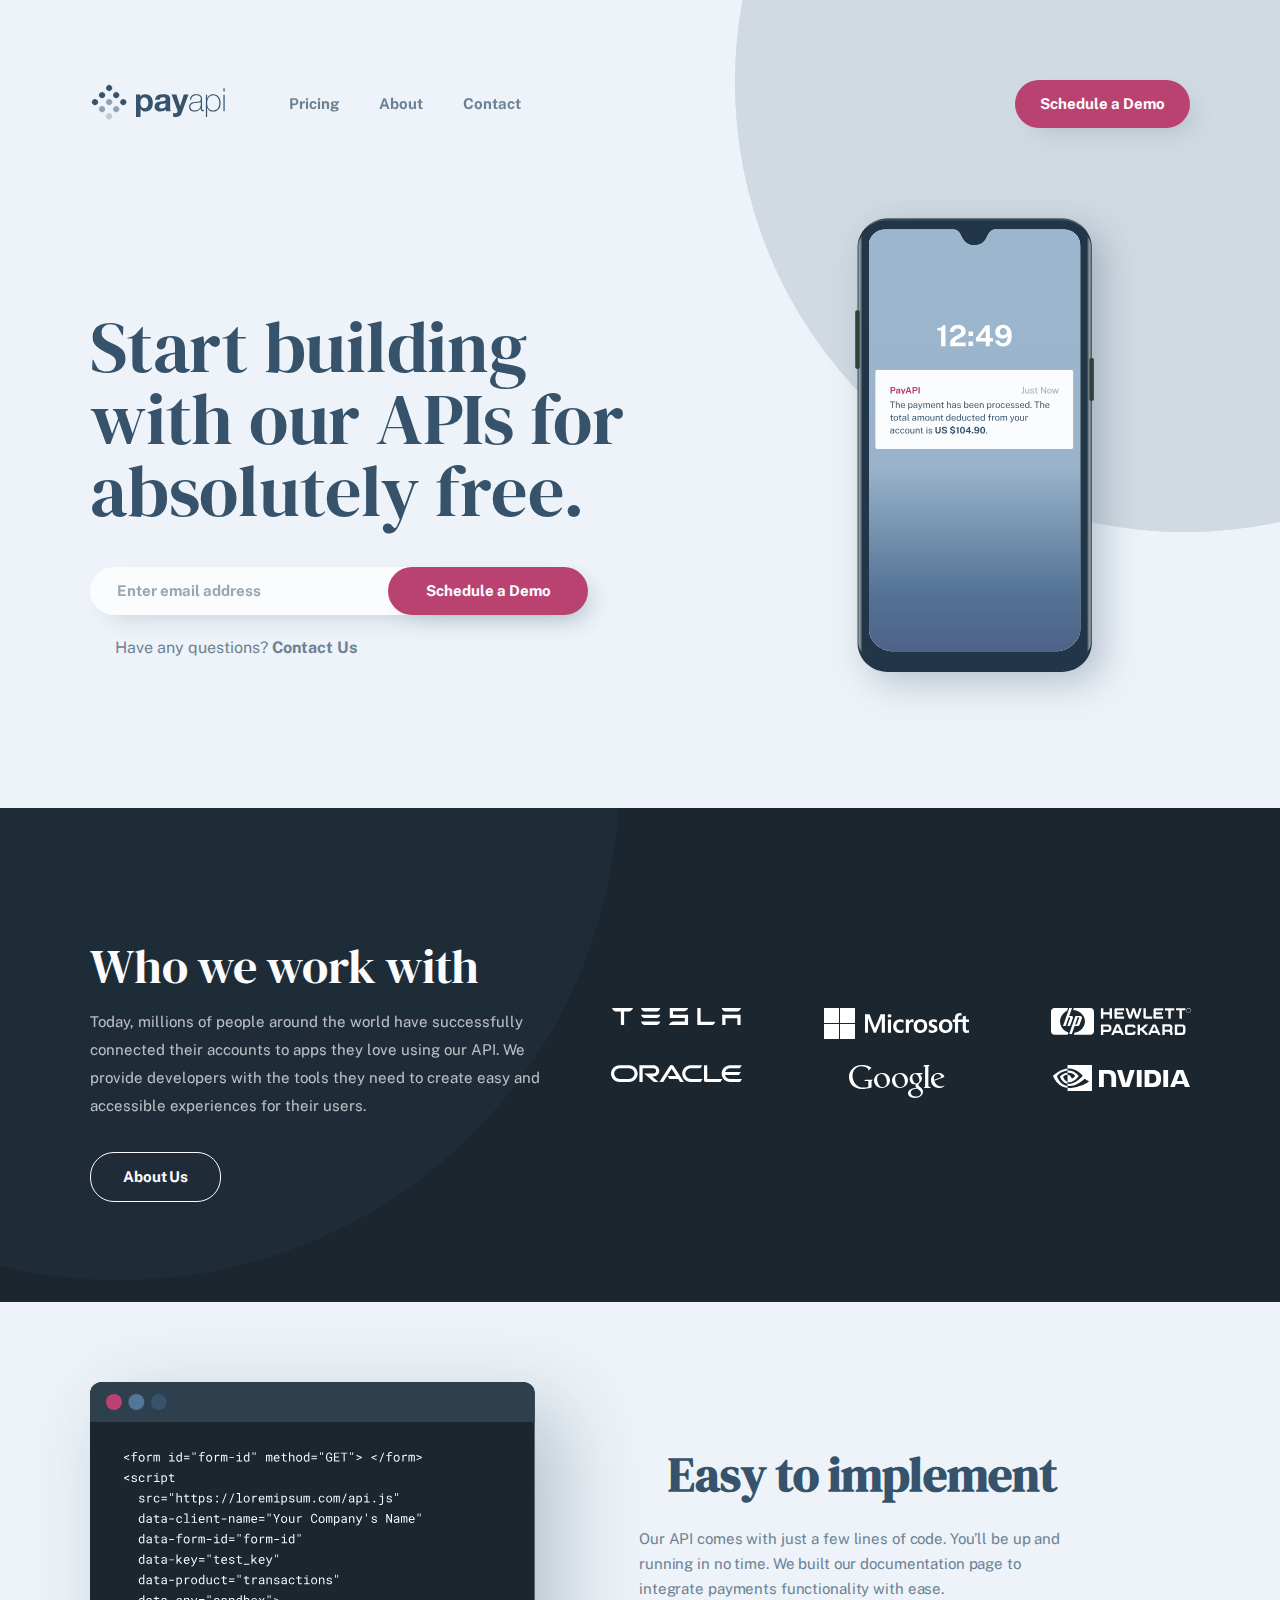
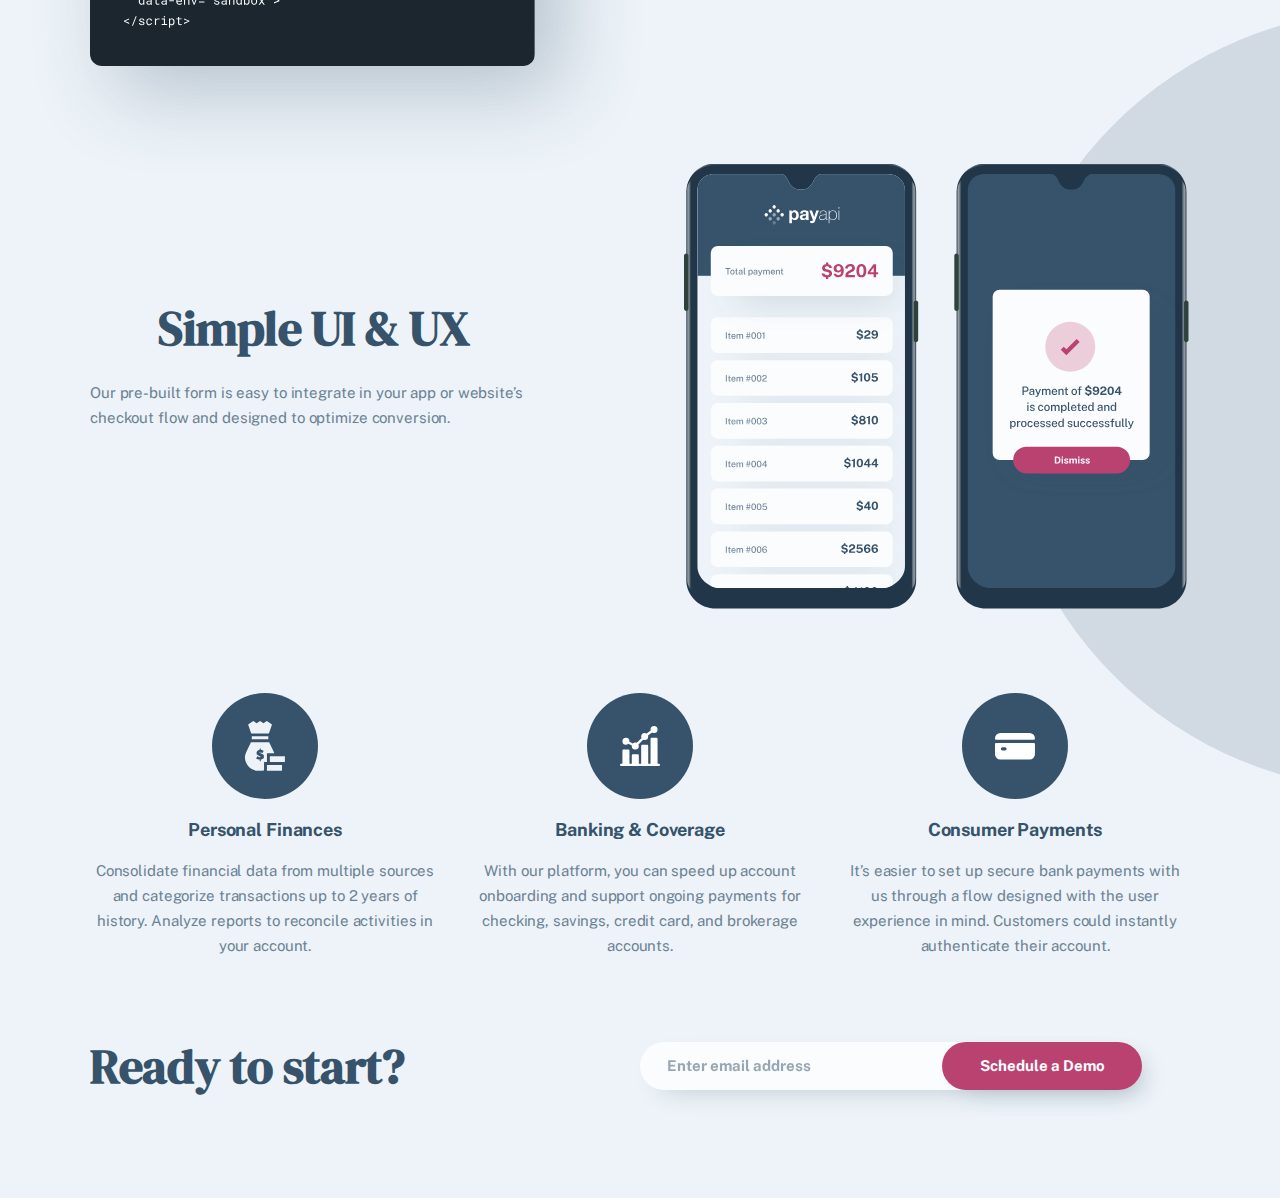
==== index.html @ df54953f "Changed form class names" ====
<!DOCTYPE html>
<html lang="en">
<head>
    <meta charset="UTF-8">
    <meta http-equiv="X-UA-Compatible" content="IE=edge">
    <meta name="viewport" content="width=device-width, initial-scale=1.0">
    <title>Template</title>
    <link rel="stylesheet" href="./css/main.css">
    <!-- <link rel="stylesheet" href="./css/main.mini.css"> -->
    
</head>
<body>
    
    
    <main class="site-main">
        
        <section class="hero">
            <h2 class="visually-hidden">Pay api</h2>
            <div class="container">
                <header class="site-header">
                    <div class="site-header__wrapper">
                        <div class="site-header__logo">
                            <a class="logo" href="./index.html">
                                <img src="./images/site-logo.svg" alt="Logo">
                            </a>
                        </div>
                        <div class="site-header__nav ">
                            <nav class="site-nav nav">
                                <ul class="nav__list">
                                    <li class="nav__item">
                                        <a class="nav__link" href="./pricing.html">Pricing</a>
                                    </li>
                                    <li class="nav__item">
                                        <a class="nav__link" href="./about.html">About</a>
                                    </li>
                                    <li class="nav__item">
                                        <a class="nav__link" href="#">Contact</a>
                                    </li>
                                </ul>
                            </nav>
                            <a class="demo" href="#">Schedule a Demo</a>
                        </div>
                        <button class="open"></button>
                    </div>
                </header>
            </div>
            <div class="container">
                <div class="hero__box">
                    <div class="hero__left">
                        <h1 class="hero__title">
                            Start building with our APIs for absolutely free.
                        </h1>
                        <form class="hero-form" action="https://echo.htmlacademy.ru/courses" autocomplete="off" method="post">
                            <label class="hero-label">
                                <input class="hero-input" type="email" required name="emaila" placeholder="Enter email address">
                            </label>
                            <button type="submit" class="hero-link">
                                Schedule a Demo
                            </button>
                        </form>
                        <p class="hero__question">
                            Have any questions? 
                            <a class="hero__contact" href="#">
                                Contact Us
                            </a>
                        </p>
                    </div>
                    
                    <div class="hero__right">
                        <img class="hero__phone" width="124" height="240" src="./images/hero-phone.svg" alt="PayApi mobile">
                    </div>
                    
                </div>
            </div> 
        </section>
        
        <section class="work">
            <div class="container">
                <div class="work__wrapper">
                    <div class="work__box">
                        <h2 class="work__title">
                            Who we work with
                        </h2>
                        <p class="work__text">
                            Today, millions of people around the world have successfully connected their accounts to apps they love using our API. We provide developers with the tools they need to create easy and accessible experiences for their users. 
                        </p>
                        <a class="work__link" href="#">About Us</a>
                    </div>
                    
                    <ul class="work__list">
                        <li class="work__item">
                            <img src="./images/tessla.svg" alt="tesla">
                        </li>
                        <li class="work__item">
                            <img src="./images/microsoft.svg" alt="microsoft">
                        </li>
                        <li class="work__item">
                            <img src="./images/HP.svg" alt="Hp">
                        </li>
                        <li class="work__item">
                            <img src="./images/oracle.svg" alt="Oracle">
                        </li>
                        <li class="work__item">
                            <img src="./images/google.svg" alt="google">
                        </li>
                        <li class="work__item">
                            <img src="./images/nvida.svg" alt="nvida">
                        </li>
                    </ul>
                </div>
            </div>
            
        </section>
        
        <section class="easy">
            <div class="container">
                <div class="easy__wrapper">
                    <div class="easy__implement">
                        <img class="easy__image" src="./images/easy-img-mb.svg"  alt="Form code">
                        <div class="easy__box">
                            <h2 class="easy__title">
                                Easy to implement
                            </h2>
                            <p class="easy__desc">
                                Our API comes with just a few lines of code. You’ll be up and running in no time. We built our documentation page to integrate payments functionality with ease.
                            </p>
                        </div>
                    </div>
                    
                    <div class="easy__design">
                        <div class="easy__box easy-ux">
                            <h2 class="easy__title">
                                Simple UI & UX
                            </h2>
                            <p class="easy__desc">
                                Our pre-built form is easy to integrate in your app or website’s checkout flow and designed to optimize conversion. 
                            </p>
                        </div>
                        
                        <div class="easy__phone">
                            <img class="easy__ui" src="./images/simple-phons-mb.svg"  alt="Form code">
                        </div>
                        
                    </div>
                    
                    <ul class="easy__list">
                        <li class="easy__item">
                            <h3 class="easy__heading">Personal Finances</h3>
                            <p class="easy__desc">
                                Consolidate financial data from multiple sources and categorize transactions up to 2 years of history. Analyze reports to reconcile activities in your account. 
                            </p>
                        </li>
                        <li class="easy__item">
                            <h3 class="easy__heading">Banking & Coverage</h3>
                            <p class="easy__desc">
                                With our platform, you can speed up account onboarding and support ongoing payments for checking, savings, credit card, and brokerage accounts. 
                            </p>
                        </li>
                        <li class="easy__item">
                            <h3 class="easy__heading">Consumer Payments</h3>
                            <p class="easy__desc">
                                It’s easier to set up secure bank payments with us through a flow designed with the user experience in mind. Customers could instantly authenticate their account. 
                            </p>
                        </li>
                    </ul>
                    
                    <div class="easy__ready">
                        <h2 class="easy__title">
                            Ready to start?
                        </h2>
                        <form class="easy__form hero-form" action="https://echo.htmlacademy.ru/courses" autocomplete="off" method="post">
                            <label class="hero-label">
                                <input class="hero-input" type="email" required name="emaila" placeholder="Enter email address">
                            </label>
                            <button type="submit" class="hero-link">
                                Schedule a Demo
                            </button>
                        </form>
                    </div>
                    
                </div>
            </div>
        </section>
        
    </main>
    
    <footer class="site-footer">
        <div class="container">
            
        </div>
    </footer>

    <script src="./js/main.js"></script>
</body>
</html>
---- css/main.css ----
:root {
  --color-dark-pink: #ba4270;
  --color-water-white: #fbfcfe;
  --color-san-juan-blue: #36536b;
  --color-mirage-blue: #1b262f;
  --color-charm-pink-actives: #da6d97;
  --color-light-san-juan-blue: #6c8294;
  --text-font-72: 72px;
  --text-font-height-56: 56px;
  --text-font-48: 48px;
  --text-font-40: 40px;
  --text-font-32: 32px;
  --text-font-25: 25px;
  --text-font-24: 24px;
  --text-font-18: 18px;
}

/*! normalize.css v8.0.1 | MIT License | github.com/necolas/normalize.css */
/* Document
   ========================================================================== */
/**
 * 1. Correct the line height in all browsers.
 * 2. Prevent adjustments of font size after orientation changes in iOS.
 */
html {
  line-height: 1.15; /* 1 */
  -webkit-text-size-adjust: 100%; /* 2 */
}

/* Sections
   ========================================================================== */
/**
 * Remove the margin in all browsers.
 */
body {
  margin: 0;
}

/**
 * Render the `main` element consistently in IE.
 */
main {
  display: block;
}

/**
 * Correct the font size and margin on `h1` elements within `section` and
 * `article` contexts in Chrome, Firefox, and Safari.
 */
h1 {
  font-size: 2em;
  margin: 0.67em 0;
}

/* Grouping content
   ========================================================================== */
/**
 * 1. Add the correct box sizing in Firefox.
 * 2. Show the overflow in Edge and IE.
 */
hr {
  box-sizing: content-box; /* 1 */
  height: 0; /* 1 */
  overflow: visible; /* 2 */
}

/**
 * 1. Correct the inheritance and scaling of font size in all browsers.
 * 2. Correct the odd `em` font sizing in all browsers.
 */
pre {
  font-family: monospace, monospace; /* 1 */
  font-size: 1em; /* 2 */
}

/* Text-level semantics
   ========================================================================== */
/**
 * Remove the gray background on active links in IE 10.
 */
a {
  background-color: transparent;
}

/**
 * 1. Remove the bottom border in Chrome 57-
 * 2. Add the correct text decoration in Chrome, Edge, IE, Opera, and Safari.
 */
abbr[title] {
  border-bottom: none; /* 1 */
  text-decoration: underline; /* 2 */
  -webkit-text-decoration: underline dotted;
          text-decoration: underline dotted; /* 2 */
}

/**
 * Add the correct font weight in Chrome, Edge, and Safari.
 */
b,
strong {
  font-weight: bolder;
}

/**
 * 1. Correct the inheritance and scaling of font size in all browsers.
 * 2. Correct the odd `em` font sizing in all browsers.
 */
code,
kbd,
samp {
  font-family: monospace, monospace; /* 1 */
  font-size: 1em; /* 2 */
}

/**
 * Add the correct font size in all browsers.
 */
small {
  font-size: 80%;
}

/**
 * Prevent `sub` and `sup` elements from affecting the line height in
 * all browsers.
 */
sub,
sup {
  font-size: 75%;
  line-height: 0;
  position: relative;
  vertical-align: baseline;
}

sub {
  bottom: -0.25em;
}

sup {
  top: -0.5em;
}

/* Embedded content
   ========================================================================== */
/**
 * Remove the border on images inside links in IE 10.
 */
img {
  border-style: none;
}

/* Forms
   ========================================================================== */
/**
 * 1. Change the font styles in all browsers.
 * 2. Remove the margin in Firefox and Safari.
 */
button,
input,
optgroup,
select,
textarea {
  font-family: inherit; /* 1 */
  font-size: 100%; /* 1 */
  line-height: 1.15; /* 1 */
  margin: 0; /* 2 */
}

/**
 * Show the overflow in IE.
 * 1. Show the overflow in Edge.
 */
button,
input { /* 1 */
  overflow: visible;
}

/**
 * Remove the inheritance of text transform in Edge, Firefox, and IE.
 * 1. Remove the inheritance of text transform in Firefox.
 */
button,
select { /* 1 */
  text-transform: none;
}

/**
 * Correct the inability to style clickable types in iOS and Safari.
 */
button,
[type=button],
[type=reset],
[type=submit] {
  -webkit-appearance: button;
}

/**
 * Remove the inner border and padding in Firefox.
 */
button::-moz-focus-inner,
[type=button]::-moz-focus-inner,
[type=reset]::-moz-focus-inner,
[type=submit]::-moz-focus-inner {
  border-style: none;
  padding: 0;
}

/**
 * Restore the focus styles unset by the previous rule.
 */
button:-moz-focusring,
[type=button]:-moz-focusring,
[type=reset]:-moz-focusring,
[type=submit]:-moz-focusring {
  outline: 1px dotted ButtonText;
}

/**
 * Correct the padding in Firefox.
 */
fieldset {
  padding: 0.35em 0.75em 0.625em;
}

/**
 * 1. Correct the text wrapping in Edge and IE.
 * 2. Correct the color inheritance from `fieldset` elements in IE.
 * 3. Remove the padding so developers are not caught out when they zero out
 *    `fieldset` elements in all browsers.
 */
legend {
  box-sizing: border-box; /* 1 */
  color: inherit; /* 2 */
  display: table; /* 1 */
  max-width: 100%; /* 1 */
  padding: 0; /* 3 */
  white-space: normal; /* 1 */
}

/**
 * Add the correct vertical alignment in Chrome, Firefox, and Opera.
 */
progress {
  vertical-align: baseline;
}

/**
 * Remove the default vertical scrollbar in IE 10+.
 */
textarea {
  overflow: auto;
}

/**
 * 1. Add the correct box sizing in IE 10.
 * 2. Remove the padding in IE 10.
 */
[type=checkbox],
[type=radio] {
  box-sizing: border-box; /* 1 */
  padding: 0; /* 2 */
}

/**
 * Correct the cursor style of increment and decrement buttons in Chrome.
 */
[type=number]::-webkit-inner-spin-button,
[type=number]::-webkit-outer-spin-button {
  height: auto;
}

/**
 * 1. Correct the odd appearance in Chrome and Safari.
 * 2. Correct the outline style in Safari.
 */
[type=search] {
  -webkit-appearance: textfield; /* 1 */
  outline-offset: -2px; /* 2 */
}

/**
 * Remove the inner padding in Chrome and Safari on macOS.
 */
[type=search]::-webkit-search-decoration {
  -webkit-appearance: none;
}

/**
 * 1. Correct the inability to style clickable types in iOS and Safari.
 * 2. Change font properties to `inherit` in Safari.
 */
::-webkit-file-upload-button {
  -webkit-appearance: button; /* 1 */
  font: inherit; /* 2 */
}

/* Interactive
   ========================================================================== */
/*
 * Add the correct display in Edge, IE 10+, and Firefox.
 */
details {
  display: block;
}

/*
 * Add the correct display in all browsers.
 */
summary {
  display: list-item;
}

/* Misc
   ========================================================================== */
/**
 * Add the correct display in IE 10+.
 */
template {
  display: none;
}

/**
 * Add the correct display in IE 10.
 */
[hidden] {
  display: none;
}

/* public-sans-regular - latin */
@font-face {
  font-family: "Public Sans";
  font-style: normal;
  font-weight: 400;
  src: local(""), url("../fonts/public-sans-v14-latin-regular.woff2") format("woff2"), url("../fonts/public-sans-v14-latin-regular.woff") format("woff"); /* Chrome 6+, Firefox 3.6+, IE 9+, Safari 5.1+ */
}
/* public-sans-700 - latin */
@font-face {
  font-family: "Public Sans";
  font-style: normal;
  font-weight: 700;
  src: local(""), url("../fonts/public-sans-v14-latin-700.woff2") format("woff2"), url("../fonts/public-sans-v14-latin-700.woff") format("woff"); /* Chrome 6+, Firefox 3.6+, IE 9+, Safari 5.1+ */
}
/* dm-serif-display-regular - latin */
@font-face {
  font-family: "DM Serif Display";
  font-style: normal;
  font-weight: 400;
  src: local(""), url("../fonts/dm-serif-display-v10-latin-regular.woff2") format("woff2"), url("../fonts/dm-serif-display-v10-latin-regular.woff") format("woff"); /* Chrome 6+, Firefox 3.6+, IE 9+, Safari 5.1+ */
}
* {
  box-sizing: border-box;
}

html {
  height: 100%;
  box-sizing: border-box;
}

body {
  display: flex;
  flex-direction: column;
  height: 100%;
  margin: 0;
  padding: 0;
  font-family: "Public Sans", "Arial", sans-serif;
  font-weight: 400;
  background-color: #EDF3F8;
}

main {
  flex-grow: 1;
}

.visually-hidden {
  position: absolute;
  width: 1px;
  height: 1px;
  margin: -1px;
  border: 0;
  padding: 0;
  white-space: nowrap;
  -webkit-clip-path: inset(100%);
          clip-path: inset(100%);
  clip: rect(0 0 0 0);
  overflow: hidden;
}

.container {
  width: 100%;
  max-width: 1140px;
  margin: 0 auto;
  padding: 0 20px;
}

.site-header__wrapper {
  display: flex;
  align-items: center;
  justify-content: space-between;
  padding: 40px 0;
}

.site-header__logo {
  margin-right: 64px;
}

.site-header__nav {
  display: none;
  position: fixed;
  z-index: 10;
  top: 0;
  right: -20px;
  width: 90%;
  bottom: 0;
  flex-direction: column;
  align-items: center;
  background-color: rgb(27, 38, 47);
  padding-top: 100px;
  padding-bottom: 312px;
  border-top: 1px solid #fbfcfe;
  -webkit-animation: menu 2s ease-in-out;
          animation: menu 2s ease-in-out;
}

@-webkit-keyframes menu {
  0% {
    width: 0%;
    transform: translateX(400px);
  }
  50% {
    width: 90%;
    transform: translateX(0px);
  }
}

@keyframes menu {
  0% {
    width: 0%;
    transform: translateX(400px);
  }
  50% {
    width: 90%;
    transform: translateX(0px);
  }
}
.hamburg-active .site-header__nav {
  display: flex;
}

.site-nav {
  padding-top: 55px;
}

.nav__list {
  margin: 0;
  padding: 0;
  list-style: none;
  display: flex;
  flex-direction: column;
}

.nav__item {
  text-align: center;
  margin-bottom: 32px;
}

.nav__link {
  display: inline-block;
  text-decoration: none;
  font-family: "Public Sans";
  font-style: normal;
  font-weight: 700;
  font-size: 20px;
  line-height: 18px;
  color: #fbfcfe;
  mix-blend-mode: normal;
  opacity: 0.7;
}

.demo {
  display: inline-block;
  text-decoration: none;
  padding: 15px 25px;
  background-color: #BA4270;
  box-shadow: 10px 10px 25px -10px rgba(54, 83, 107, 0.2509803922);
  border-radius: 24px;
  border: none;
  font-family: "Public Sans";
  font-weight: 700;
  font-size: 15px;
  line-height: 18px;
  color: #FBFCFE;
  margin: 0 auto;
}

.open {
  z-index: 15;
  width: 28px;
  height: 18px;
  border: none;
  background-color: transparent;
  background-image: url("../images/hamburg.svg");
  background-repeat: no-repeat;
}

.hamburg-active .open {
  position: fixed;
  right: 10px;
  height: 30px;
  background-image: url("../images/close.svg");
}

@media only screen and (min-width: 768px) {
  .open {
    display: none;
  }
  .site-header__nav {
    display: flex;
    position: static;
    flex-direction: row;
    align-items: center;
    justify-content: space-between;
    width: 100%;
    background-color: transparent;
    height: auto;
    padding: 0;
    border: none;
  }
  .site-nav {
    padding: 0;
  }
  .nav__list {
    flex-direction: row;
  }
  .nav__item {
    margin: 0;
  }
  .nav__item:not(:last-child) {
    margin-right: 40px;
  }
  .nav__link {
    font-size: 15px;
    color: #36536B;
    opacity: 0.7;
  }
  .demo {
    margin: 0;
  }
}
.hero {
  padding: 40px 0;
  background-color: #edf3f8;
  background-image: url(../images/hero-bg-img.svg);
  background-size: 855px;
  background-position: center calc(50% - 584px);
  background-repeat: no-repeat;
}

.hero__box {
  display: flex;
  flex-direction: column-reverse;
}

.hero__right {
  display: flex;
  justify-content: center;
  padding-left: 41px;
}

.hero__phone {
  width: 248px;
  height: 400px;
}

.hero__left {
  max-width: 573px;
  margin: 0 auto;
  text-align: center;
}

.hero-form {
  margin-bottom: 24px;
}

.hero__title {
  margin-bottom: 24px;
  font-family: "DM Serif Display";
  font-style: normal;
  font-weight: 400;
  font-size: 32px;
  line-height: 36px;
  letter-spacing: -0.246154px;
  color: #36536b;
}

.hero-input {
  display: block;
  width: 100%;
  margin-bottom: 16px;
  padding: 15px 27px;
  background-color: #fbfcfe;
  border: none;
  box-shadow: 10px 10px 25px -10px rgba(54, 83, 107, 0.25);
  border-radius: 24px;
}
.hero-input::-moz-placeholder {
  font-weight: 700;
  font-size: 15px;
  line-height: 18px;
  color: #36536b;
  opacity: 0.5;
}
.hero-input:-ms-input-placeholder {
  font-weight: 700;
  font-size: 15px;
  line-height: 18px;
  color: #36536b;
  opacity: 0.5;
}
.hero-input::placeholder {
  font-weight: 700;
  font-size: 15px;
  line-height: 18px;
  color: #36536b;
  opacity: 0.5;
}

.hero-link {
  padding: 15px 25px;
  background-color: #BA4270;
  box-shadow: 10px 10px 25px -10px rgba(54, 83, 107, 0.2509803922);
  border-radius: 24px;
  border: none;
  font-family: "Public Sans";
  font-weight: 700;
  font-size: 15px;
  line-height: 18px;
  color: #FBFCFE;
  display: inline-block;
  text-decoration: none;
  width: 100%;
}

.hero__question {
  font-size: 15;
  line-height: 18px;
  color: #6c8294;
}

.hero__contact {
  display: inline-block;
  text-decoration: none;
  font-weight: 700;
  color: inherit;
}

@media only screen and (min-width: 768px) {
  .hero__phone {
    width: 350px;
    height: 500px;
  }
  .hero__title {
    font-size: 48px;
    line-height: 56px;
  }
  .hero-form {
    padding: 0 55px;
    position: relative;
  }
  .hero-input {
    margin-bottom: 0;
  }
  .hero-link {
    position: absolute;
    width: 200px;
    top: 0;
    right: 48px;
  }
}
@media only screen and (min-width: 1024px) {
  .hero {
    background-size: 900px;
    background-position: calc(50% + 545px) calc(50% - 322px);
  }
  .hero__box {
    flex-direction: row;
    align-items: center;
  }
  .hero__title {
    margin-bottom: 40px;
    font-size: 72px;
    line-height: 72px;
  }
  .hero-form {
    padding-left: 0;
  }
  .hero__question {
    padding-left: 25px;
  }
  .hero__left {
    margin-right: 69px;
    max-width: 546px;
    text-align: left;
  }
  .hero__phone {
    width: 385px;
    height: 600px;
  }
}
@media only screen and (min-width: 1200px) {
  .hero__left {
    margin-right: 128px;
  }
}
.work {
  padding: 80px 0;
  background-color: #1b262f;
  background-image: url("../images/hero-bg-img.svg");
  background-size: 855px;
  background-position: center calc(50% - 584px);
  background-repeat: no-repeat;
}

.work__wrapper {
  display: flex;
  align-items: center;
  flex-direction: column-reverse;
}

.work__box {
  max-width: 456px;
  margin: 0 auto;
  text-align: center;
}

.work__title {
  margin-bottom: 16px;
  font-family: "DM Serif Display";
  font-style: normal;
  font-weight: 400;
  font-size: 32px;
  line-height: 36px;
  letter-spacing: -0.246154px;
  color: #fbfcfe;
}

.work__text {
  margin-bottom: 60px;
  font-size: 15px;
  line-height: 28px;
  color: #fbfcfe;
  opacity: 0.7;
}

.work__link {
  display: inline-block;
  text-decoration: none;
  padding: 15px 32px;
  font-weight: 700;
  font-size: 15px;
  line-height: 18px;
  letter-spacing: -0.115385px;
  color: #fbfcfe;
  border: 1px solid #fbfcfe;
  border-radius: 24px;
  transition: all 0.2s ease-in;
}

.work__list {
  margin: 0;
  padding: 0;
  list-style: none;
  display: grid;
  grid-template-rows: 1fr 1fr 1fr;
  grid-template-columns: 1fr 1fr;
  justify-items: center;
  gap: 20px;
  margin-bottom: 50px;
}

@media only screen and (min-width: 387px) {
  .work__list {
    gap: 50px;
  }
}
@media only screen and (min-width: 768px) {
  .work {
    background-size: 1000px;
  }
  .work__list {
    grid-template-rows: 1fr 1fr;
    grid-template-columns: 1fr 1fr 1fr;
    gap: 20px;
  }
  .work__item {
    margin-right: 62px;
  }
}
@media only screen and (min-width: 1035px) {
  .work {
    background-position: calc(50% - 521px) calc(50% - 275px);
  }
  .work__wrapper {
    flex-direction: row;
  }
  .work__box {
    flex-shrink: 0;
    max-width: 340px;
    margin-right: 35px;
    text-align: left;
  }
  .work__list {
    grid-template-rows: 1fr 1fr;
    grid-template-columns: 1fr 1fr 1fr;
    gap: 20px;
    margin-bottom: 0;
  }
  .work__title {
    margin-bottom: 24px;
    font-size: 40px;
  }
  .work__text {
    margin-bottom: 32px;
  }
  .work__link:hover {
    font-weight: 700;
    font-size: 15px;
    line-height: 18px;
    letter-spacing: -0.115385px;
    color: #1b262f;
    background-color: #fff;
  }
}
@media only screen and (min-width: 1050px) {
  .work {
    padding: 100px 0;
    background-position: calc(50% - 521px) calc(50% - 275px);
  }
}
@media only screen and (min-width: 1250px) {
  .work__box {
    margin-right: 35px;
  }
  .work__box {
    max-width: 486px;
  }
  .work__title {
    font-size: 48px;
  }
}
@media only screen and (min-width: 1450px) {
  .work__box {
    margin-right: 160px;
  }
}
@media only screen and (min-width: 1750px) {
  .work {
    background-size: 1109px;
    background-position: center;
    background-position: calc(50% - 677px) calc(50% - 328px);
  }
  .work__box {
    margin-right: 160px;
  }
}
.easy {
  padding: 80px 0;
  background-color: #EDF3F8;
}

.easy__implement {
  margin-bottom: 50px;
}

.easy__image {
  margin-bottom: 48px;
  width: 100%;
  height: 100%;
  -o-object-fit: cover;
     object-fit: cover;
  border-radius: 12px;
  box-shadow: 25px 25px 80px rgba(54, 83, 107, 0.300727);
}

.easy__box {
  max-width: 553px;
  margin: 0 auto;
  text-align: center;
}

.easy__title {
  margin: 0;
  margin-bottom: 24px;
  font-family: "DM Serif Display";
  font-size: 36px;
  line-height: 36px;
  letter-spacing: -0.276923px;
  color: #36536b;
}

.easy__desc {
  margin: 0;
  font-size: 15px;
  line-height: 28px;
  color: #6c8294;
}

.easy__design {
  display: flex;
  align-items: center;
  flex-direction: column-reverse;
  margin-bottom: 80;
}

.easy-ux {
  margin-top: 40px;
}

.easy__ui {
  margin-top: 48px;
  width: 100%;
  height: 100%;
  -o-object-fit: cover;
     object-fit: cover;
}

.easy__list {
  margin: 0;
  padding: 0;
  list-style: none;
  display: flex;
  flex-direction: column;
  align-items: center;
  margin: 80px 0;
}

.easy__item {
  max-width: 320px;
  text-align: center;
}
.easy__item:not(:last-child) {
  margin-bottom: 48px;
}
.easy__item::before {
  display: block;
  margin: 0 auto;
  width: 106px;
  height: 106px;
  background-image: url("../images/personal.svg");
  content: "";
}
.easy__item:nth-child(2)::before {
  background-image: url("../images/banking.svg");
}
.easy__item:nth-child(3)::before {
  background-image: url("../images/consumer.svg");
}

.easy__heading {
  margin-bottom: 16px;
  font-weight: 700;
  font-size: 18px;
  line-height: 25px;
  letter-spacing: -0.138462px;
  color: #36536b;
}

.easy__desc {
  font-size: 15px;
  line-height: 25px;
  letter-spacing: -0.115385px;
  color: #6c8294;
}

.easy__ready {
  display: flex;
  flex-direction: column;
}

.easy__title {
  text-align: center;
}

@media only screen and (min-width: 500px) {
  .easy__implement {
    display: flex;
    flex-direction: column;
    align-items: center;
  }
  .easy__image {
    width: 391px;
    height: 247px;
  }
  .easy__ui {
    width: 365px;
    height: 320px;
  }
}
@media only screen and (min-width: 768px) {
  .easy__list {
    flex-direction: row;
    justify-content: space-between;
  }
  .easy__item {
    max-width: 223px;
  }
  .easy__item:not(:last-child) {
    margin: 0;
  }
  .easy__ready {
    flex-direction: column;
    align-items: stretch;
    padding: 0 100px;
  }
  .easy__ready .easy__title {
    text-align: center;
  }
}
@media only screen and (min-width: 1024px) {
  .easy__implement {
    display: flex;
    align-items: center;
    flex-direction: row;
  }
  .easy__image {
    margin: 0;
    width: 445px;
    height: 284px;
  }
  .easy__box {
    max-width: 447px;
    text-align: left;
  }
  .easy__title {
    font-size: 48px;
    line-height: 56px;
  }
  .easy__design {
    flex-direction: row;
  }
  .easy-ux {
    margin: 0;
    margin-right: auto;
  }
  .easy__ui {
    width: 506px;
    height: 445px;
  }
  .easy__item {
    max-width: 350px;
  }
  .easy__ready {
    display: grid;
    align-items: center;
    grid-row: 1;
    grid-template-columns: 1fr 1fr;
    padding: 0;
  }
  .easy__ready .easy__title {
    text-align: left;
  }
}
@media only screen and (min-width: 1200px) {
  .easy {
    background-image: url("../images/hero-bg-img.svg");
    background-repeat: no-repeat;
    background-position: calc(50% + 750px) calc(50% - 50px);
  }
}
.pric-hero {
  padding-bottom: 48px;
}

.pric-box__tlt {
  margin: 0;
  font-family: "DM Serif Display";
  font-weight: 400;
  font-size: 56px;
  line-height: 56px;
  text-align: center;
  color: #36536B;
}

.pric-box__list {
  margin: 0;
  padding: 0;
  list-style: none;
}

.pric-box__lists {
  width: 100%;
}

.pric-box__item {
  width: 100%;
  margin-bottom: 48px;
}

.pric-box__itm-tlt {
  margin: 0;
  margin-bottom: 81px;
  font-family: "DM Serif Display";
  font-weight: 400;
  font-size: 24px;
  line-height: 32px;
  text-align: center;
  color: #BA4270;
}

.pric-box__itm-txt {
  display: none;
  font-weight: 400;
  font-size: 15px;
  line-height: 28px;
  text-align: center;
  color: #6C8294;
}

.pric-box__itm-sum {
  display: block;
  margin-bottom: 49px;
  font-family: "DM Serif Display";
  font-weight: 400;
  font-size: 56px;
  line-height: 72px;
  text-align: center;
  letter-spacing: -0.430769px;
  color: #36536B;
}

.in-list {
  margin: 0;
  padding: 0;
  list-style: none;
  display: flex;
  flex-direction: column;
  flex-wrap: wrap;
  align-content: center;
  margin: 0 auto;
  margin-bottom: 24px;
}

.in-list__item {
  position: relative;
  margin-left: 50px;
}

.in-list__item:before {
  content: "";
  position: absolute;
  top: 40%;
  left: -45%;
  background-image: url("../images/mark.svg");
  background-repeat: no-repeat;
  background-size: contain;
  width: 14px;
  height: 10px;
}

.in-list__item:nth-child(4):before {
  display: none;
}

.in-list__item:nth-child(4) .in-list__txt {
  color: #36536B;
  opacity: 0.6;
}

.in-list__item:nth-child(5):before {
  display: none;
}

.in-list__item:nth-child(5) .in-list__txt {
  color: #36536B;
  opacity: 0.6;
}

.in-list__item:nth-child(6):before {
  display: none;
}

.in-list__item:nth-child(6) .in-list__txt {
  color: #36536B;
  opacity: 0.6;
}

.in-list__item:nth-child(7):before {
  display: none;
}

.in-list__item:nth-child(7) .in-list__txt {
  color: #36536B;
  opacity: 0.6;
}

.pric-box__item:nth-child(2) .in-list__item:nth-child(4):before {
  display: block;
}

.pric-box__item:nth-child(2) .in-list .in-list__item:nth-child(4) .in-list__txt {
  color: #36536B;
  opacity: 1;
}

.pric-box__item:nth-child(2) .in-list__item:nth-child(5):before {
  display: block;
}

.pric-box__item:nth-child(2) .in-list .in-list__item:nth-child(5) .in-list__txt {
  color: #36536B;
  opacity: 1;
}

.pric-box__item:nth-child(3) .in-list__item:nth-child(4):before {
  display: block;
}

.pric-box__item:nth-child(3) .in-list .in-list__item:nth-child(4) .in-list__txt {
  color: #36536B;
  opacity: 1;
}

.pric-box__item:nth-child(3) .in-list__item:nth-child(5):before {
  display: block;
}

.pric-box__item:nth-child(3) .in-list .in-list__item:nth-child(5) .in-list__txt {
  color: #36536B;
  opacity: 1;
}

.pric-box__item:nth-child(3) .in-list__item:nth-child(6):before {
  display: block;
}

.pric-box__item:nth-child(3) .in-list .in-list__item:nth-child(6) .in-list__txt {
  color: #36536B;
  opacity: 1;
}

.pric-box__item:nth-child(3) .in-list__item:nth-child(7):before {
  display: block;
}

.pric-box__item:nth-child(3) .in-list .in-list__item:nth-child(7) .in-list__txt {
  color: #36536B;
  opacity: 1;
}

.pay-section {
  padding-bottom: 80px;
}

.in-list__txt {
  margin: 0;
  font-weight: 400;
  font-size: 16px;
  line-height: 28px;
  text-align: left;
  color: #36536B;
}

.in-list__item:not(:last-child) {
  margin-bottom: 8px;
}

.pric-box__btn {
  padding: 15px 25px;
  background-color: transparent;
  box-shadow: 10px 10px 25px -10px rgba(54, 83, 107, 0.2509803922);
  border-radius: 24px;
  border: none;
  font-family: "Public Sans";
  font-weight: 700;
  font-size: 15px;
  line-height: 18px;
  color: #36536B;
  border: 1px solid #36536B;
  display: block;
  margin: 0 auto;
  margin-top: 24px;
}
.pric-box__btn:hover {
  background-color: #36536B;
  color: #FBFCFE;
}

.ready-box__tlt {
  margin: 0;
  margin-bottom: 32px;
  font-family: "DM Serif Display";
  font-weight: 400;
  font-size: 32px;
  line-height: 36px;
  text-align: center;
  color: #36536B;
}

.ready-box__form {
  margin-bottom: 24px;
}

.ready-box__input {
  display: block;
  width: 100%;
  margin-bottom: 16px;
  padding: 15px 27px;
  background-color: #fbfcfe;
  border: none;
  box-shadow: 10px 10px 25px -10px rgba(54, 83, 107, 0.25);
  border-radius: 24px;
}
.ready-box__input::-moz-placeholder {
  font-weight: 700;
  font-size: 15px;
  line-height: 18px;
  color: #36536b;
  opacity: 0.5;
}
.ready-box__input:-ms-input-placeholder {
  font-weight: 700;
  font-size: 15px;
  line-height: 18px;
  color: #36536b;
  opacity: 0.5;
}
.ready-box__input::placeholder {
  font-weight: 700;
  font-size: 15px;
  line-height: 18px;
  color: #36536b;
  opacity: 0.5;
}

.ready-box__link {
  padding: 15px 25px;
  background-color: #BA4270;
  box-shadow: 10px 10px 25px -10px rgba(54, 83, 107, 0.2509803922);
  border-radius: 24px;
  border: none;
  font-family: "Public Sans";
  font-weight: 700;
  font-size: 15px;
  line-height: 18px;
  color: #FBFCFE;
  display: inline-block;
  text-decoration: none;
  width: 100%;
}

hr {
  background-color: #36536B;
  mix-blend-mode: normal;
  opacity: 0.25;
}

@media only screen and (min-width: 800px) {
  .pric-box__list {
    display: flex;
    justify-content: space-evenly;
  }
  .pric-box__itm-tlt {
    margin-bottom: 13px;
    font-size: 24px;
    line-height: 40px;
  }
  .pric-box__itm-txt {
    display: block;
  }
  .pric-box__item {
    width: 100%;
    max-width: 223px;
  }
  .in-list__item:not(:last-child) {
    margin-bottom: 13px;
  }
  .pay-section {
    padding-bottom: 100px;
  }
  .ready-box__tlt {
    font-size: 48px;
    line-height: 56px;
    margin-bottom: 40px;
  }
  .ready-box__form {
    margin: 0 auto;
    max-width: 500px;
    position: relative;
  }
  .ready-box__link {
    position: absolute;
    width: 200px;
    top: 0;
    right: 0;
  }
}
@media only screen and (min-width: 1000px) {
  .pric-box__tlt {
    text-align: left;
    font-size: 56px;
    line-height: 56px;
    margin-bottom: 72px;
  }
  .pric-box__list {
    gap: 30px;
  }
  .pric-box__item {
    max-width: 350px;
  }
  .pric-box__itm-tlt {
    text-align: left;
    font-size: 32px;
    line-height: 40px;
    margin-bottom: 16px;
  }
  .pric-box__itm-txt {
    margin: 0;
    margin-bottom: 8px;
    text-align: left;
  }
  .pric-box__itm-sum {
    text-align: left;
    margin-bottom: 24px;
  }
  .in-list {
    align-content: flex-start;
  }
  .pric-box__btn {
    margin-left: 0;
    margin-right: 0;
  }
  .ready-box {
    display: flex;
    justify-content: space-between;
  }
  .ready-box__form {
    width: 500px;
    margin-left: 0;
    margin-right: 0;
  }
}/*# sourceMappingURL=main.css.map */
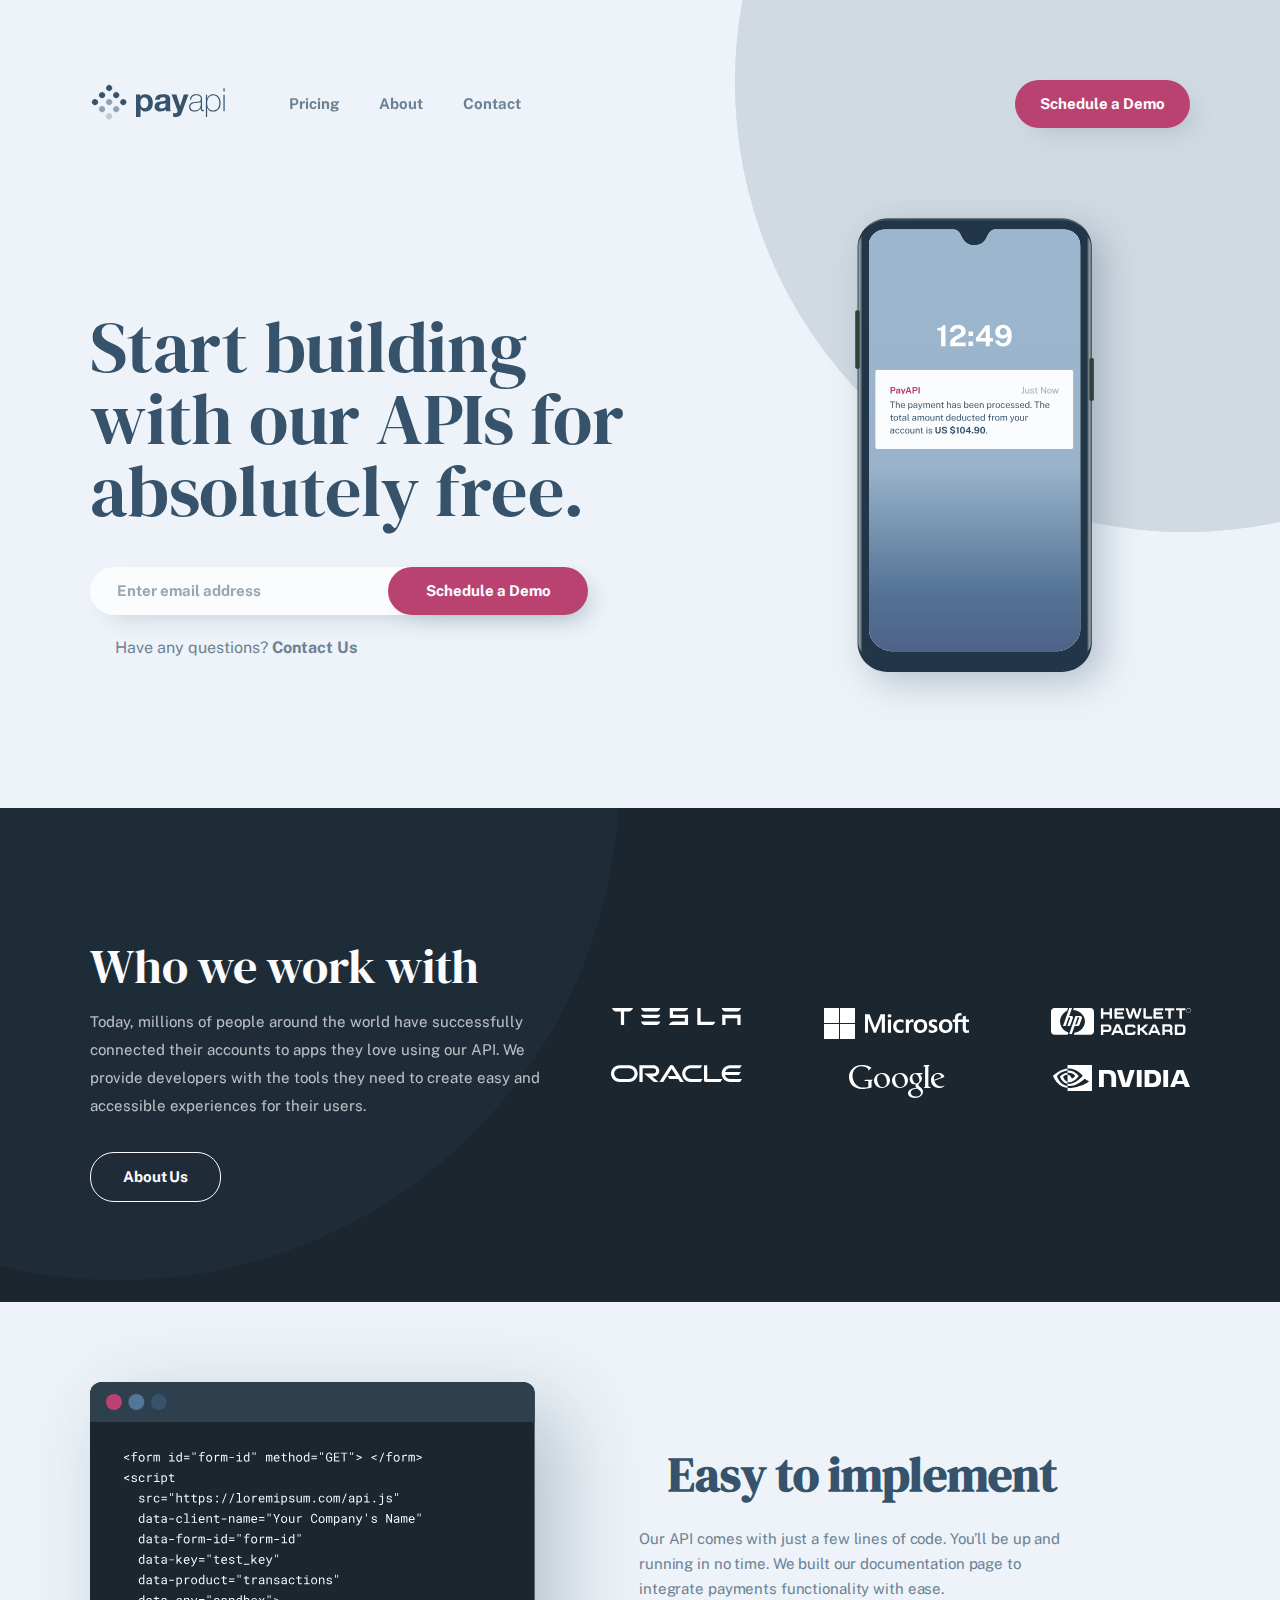
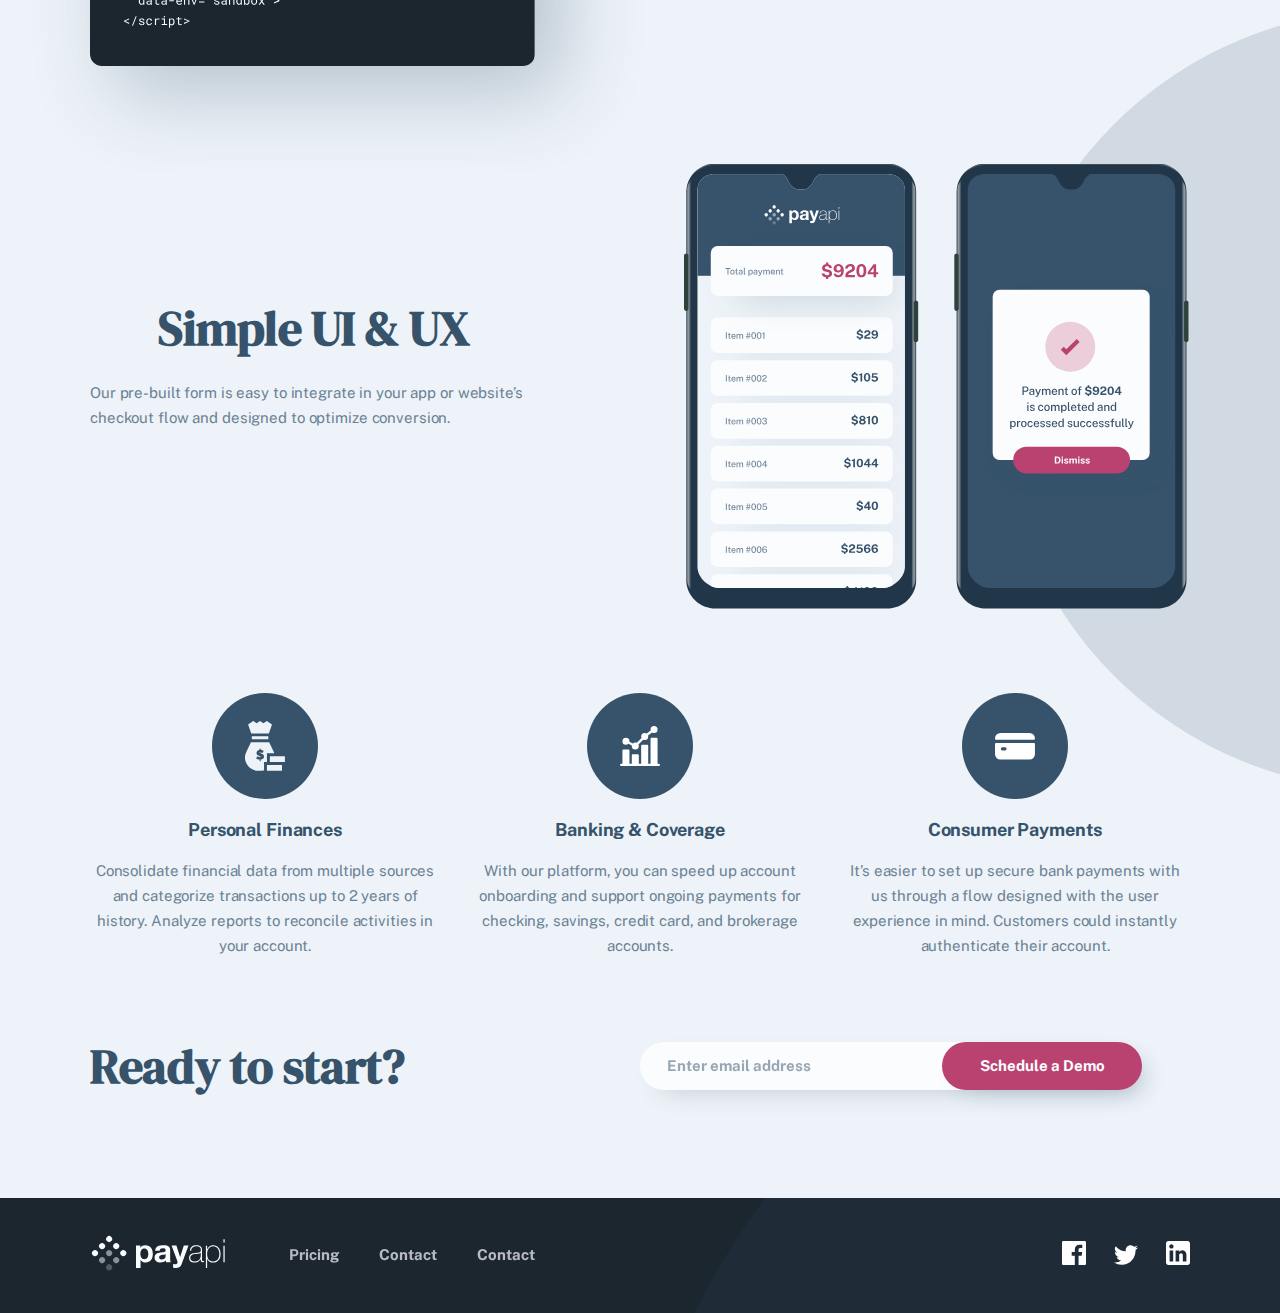
==== commit 41cfcfb4: "Added footer to index" ====
--- a/index.html
+++ b/index.html
@@ -95,7 +95,7 @@
                             <img src="./images/microsoft.svg" alt="microsoft">
                         </li>
                         <li class="work__item">
-                            <img src="./images/HP.svg" alt="Hp">
+                            <img src="./images/hp.svg" alt="Hp">
                         </li>
                         <li class="work__item">
                             <img src="./images/oracle.svg" alt="Oracle">
@@ -185,11 +185,84 @@
     </main>
     
     <footer class="site-footer">
-        <div class="container">
-            
-        </div>
-    </footer>
-
-    <script src="./js/main.js"></script>
-</body>
-</html>+        <div class="footer-wrapper">
+            <div class="container">
+                <div class="footer-wrapper__list">
+                    <div class="footer-wrapper__logo-list">
+                        <a class="footer-wrapper__logo" href="#">
+                            <svg width="135" height="38" fill="currentcolor" xmlns="http://www.w3.org/2000/svg">
+                                <path fill-rule="evenodd" clip-rule="evenodd"
+                                d="M134.657 8.59V5.294h-1.216V8.59h1.216ZM50.544 33.934v-7.84h.064a5.36 5.36 0 0 0 2.128 1.84c.864.416 1.808.624 2.832.624 1.216 0 2.277-.235 3.184-.704a6.738 6.738 0 0 0 2.272-1.888 8.147 8.147 0 0 0 1.36-2.72 11.37 11.37 0 0 0 .448-3.2c0-1.173-.15-2.299-.448-3.376-.299-1.077-.757-2.021-1.376-2.832a6.937 6.937 0 0 0-2.336-1.952c-.939-.49-2.059-.736-3.36-.736-1.024 0-1.963.203-2.816.608-.853.406-1.557 1.056-2.112 1.952h-.064v-2.112H46v22.336h4.544Zm3.808-8.768c-.725 0-1.344-.15-1.856-.448a3.595 3.595 0 0 1-1.232-1.168 5.045 5.045 0 0 1-.672-1.68 9.19 9.19 0 0 1-.208-1.952c0-.683.064-1.344.192-1.984.128-.64.347-1.205.656-1.696.31-.49.715-.89 1.216-1.2.501-.31 1.125-.464 1.872-.464.725 0 1.339.155 1.84.464.501.31.912.715 1.232 1.216.32.502.55 1.072.688 1.712.139.64.208 1.29.208 1.952a9.93 9.93 0 0 1-.192 1.952c-.128.64-.347 1.2-.656 1.68-.31.48-.715.87-1.216 1.168-.501.299-1.125.448-1.872.448Zm18.89 2.944c-.982.299-1.984.448-3.008.448-.79 0-1.525-.096-2.208-.288a5.058 5.058 0 0 1-1.792-.896 4.17 4.17 0 0 1-1.2-1.536c-.288-.619-.432-1.355-.432-2.208 0-.938.165-1.712.496-2.32a4.148 4.148 0 0 1 1.28-1.456 5.734 5.734 0 0 1 1.792-.816 19.15 19.15 0 0 1 2.032-.432 34.71 34.71 0 0 1 2.016-.256c.661-.064 1.248-.16 1.76-.288.512-.128.917-.315 1.216-.56.299-.245.437-.602.416-1.072 0-.49-.08-.88-.24-1.168a1.765 1.765 0 0 0-.64-.672 2.517 2.517 0 0 0-.928-.32 7.598 7.598 0 0 0-1.136-.08c-.896 0-1.6.192-2.112.576-.512.384-.81 1.024-.896 1.92h-4.544c.064-1.066.33-1.952.8-2.656a5.449 5.449 0 0 1 1.792-1.696 7.809 7.809 0 0 1 2.448-.912 13.92 13.92 0 0 1 2.736-.272c.832 0 1.674.059 2.528.176a7.733 7.733 0 0 1 2.336.688c.704.341 1.28.816 1.728 1.424.448.608.672 1.413.672 2.416v8.608c0 .747.043 1.462.128 2.144.085.683.234 1.195.448 1.536h-4.608a6.538 6.538 0 0 1-.32-1.6 5.92 5.92 0 0 1-2.56 1.568Zm-1.312-2.56a5.72 5.72 0 0 1-1.056-.096 2.566 2.566 0 0 1-.896-.336 1.718 1.718 0 0 1-.608-.656c-.15-.277-.224-.619-.224-1.024 0-.426.075-.778.224-1.056.15-.277.346-.507.592-.688.245-.181.533-.325.864-.432.33-.107.667-.192 1.008-.256.362-.064.725-.117 1.088-.16.362-.043.71-.096 1.04-.16.33-.064.64-.144.928-.24.288-.096.528-.23.72-.4v1.696c0 .256-.027.598-.08 1.024a3.427 3.427 0 0 1-.432 1.264c-.235.416-.597.773-1.088 1.072-.49.299-1.184.448-2.08.448Zm17.61 7.52c-.875.576-2.091.864-3.648.864-.47 0-.934-.016-1.392-.048-.459-.032-.923-.07-1.392-.112V30.03c.426.043.864.085 1.312.128.448.043.896.053 1.344.032.597-.064 1.04-.299 1.328-.704.288-.405.432-.853.432-1.344 0-.363-.064-.704-.192-1.024l-5.792-15.52h4.832l3.744 11.328h.064l3.616-11.328H98.5L91.588 30.19c-.491 1.344-1.174 2.304-2.048 2.88Zm15.05-4.544c.789 0 1.514-.096 2.176-.288a6.592 6.592 0 0 0 1.776-.8c.522-.341.965-.73 1.328-1.168.362-.437.64-.901.832-1.392h.064v.864c0 .341.026.656.08.944.053.288.154.539.304.752.149.213.368.384.656.512.288.128.677.192 1.168.192.341 0 .672-.043.992-.128V26.99a5.84 5.84 0 0 1-.896.096c-.278 0-.491-.058-.64-.176a.956.956 0 0 1-.32-.464 2.332 2.332 0 0 1-.112-.64c-.011-.235-.016-.47-.016-.704v-9.568c0-1.259-.454-2.277-1.36-3.056-.907-.778-2.352-1.168-4.336-1.168-1.984 0-3.515.454-4.592 1.36-1.078.907-1.659 2.267-1.745 4.08h1.217c.085-1.472.581-2.57 1.488-3.296.906-.725 2.096-1.088 3.568-1.088.832 0 1.536.085 2.112.256.576.17 1.045.405 1.408.704.362.299.629.64.8 1.024.17.384.256.8.256 1.248 0 .576-.032 1.056-.096 1.44a1.64 1.64 0 0 1-.48.944c-.256.245-.635.438-1.136.576-.502.139-1.19.24-2.064.304l-1.888.16c-.662.064-1.35.17-2.064.32-.715.15-1.366.4-1.952.752a4.37 4.37 0 0 0-1.456 1.44c-.385.608-.577 1.392-.577 2.352 0 1.579.48 2.747 1.441 3.504.96.758 2.314 1.136 4.064 1.136Zm-3.136-1.936c.768.587 1.824.88 3.168.88 1.386 0 2.485-.25 3.296-.752.81-.501 1.429-1.077 1.856-1.728.426-.65.698-1.28.816-1.888.117-.608.176-1.018.176-1.232v-3.072c-.299.363-.752.608-1.36.736-.608.128-1.286.224-2.032.288l-2.048.192c-.598.064-1.195.155-1.792.272a5.207 5.207 0 0 0-1.616.592c-.48.277-.87.656-1.168 1.136-.299.48-.448 1.104-.448 1.872 0 1.216.384 2.117 1.152 2.704Zm15.657 7.44v-9.312h.064c.491 1.344 1.27 2.315 2.336 2.912 1.067.598 2.283.896 3.648.896 1.259 0 2.352-.213 3.28-.64a6.255 6.255 0 0 0 2.304-1.776c.608-.757 1.062-1.659 1.36-2.704.299-1.045.448-2.197.448-3.456 0-1.152-.149-2.25-.448-3.296-.298-1.045-.752-1.963-1.36-2.752a6.651 6.651 0 0 0-2.304-1.888c-.928-.47-2.021-.704-3.28-.704-.896 0-1.69.139-2.384.416a6.4 6.4 0 0 0-1.776 1.04c-.49.416-.885.87-1.184 1.36-.298.49-.512.939-.64 1.344h-.064v-3.776h-1.216V34.03h1.216Zm3.152-7.184c.779.416 1.744.624 2.896.624 1.067 0 1.99-.203 2.768-.608a5.48 5.48 0 0 0 1.92-1.632c.502-.683.875-1.477 1.12-2.384.246-.907.368-1.872.368-2.896 0-.938-.117-1.861-.352-2.768a7.615 7.615 0 0 0-1.088-2.432 5.589 5.589 0 0 0-1.904-1.728c-.778-.437-1.722-.656-2.832-.656-1.088 0-2.016.213-2.784.64a5.407 5.407 0 0 0-1.872 1.696 7.165 7.165 0 0 0-1.04 2.416c-.213.907-.32 1.85-.32 2.832 0 .982.096 1.925.288 2.832.192.907.518 1.707.976 2.4a5.016 5.016 0 0 0 1.856 1.664Zm13.178-15.152h1.216v16.448h-1.216V11.694Z"
+                                fill="#FBFCFE" />
+                                <circle cx="19.142" cy="5" r="3" transform="rotate(45 19.142 5)" fill="#FBFCFE" />
+                                <circle cx="26.213" cy="12.071" r="3" transform="rotate(45 26.213 12.071)"
+                                fill="#FBFCFE" />
+                                <circle cx="33.284" cy="19.142" r="3" transform="rotate(45 33.284 19.142)"
+                                fill="#FBFCFE" />
+                                <circle cx="12.071" cy="12.071" r="3" transform="rotate(45 12.071 12.071)"
+                                fill="#FBFCFE" />
+                                <circle opacity=".5" cx="19.142" cy="19.142" r="3" transform="rotate(45 19.142 19.142)"
+                                fill="#FBFCFE" />
+                                <circle opacity=".5" cx="26.213" cy="26.213" r="3" transform="rotate(45 26.213 26.213)"
+                                fill="#FBFCFE" />
+                                <circle cx="5" cy="19.142" r="3" transform="rotate(45 5 19.142)" fill="#FBFCFE" />
+                                <circle opacity=".5" cx="12.071" cy="26.213" r="3" transform="rotate(45 12.071 26.213)"
+                                fill="#FBFCFE" />
+                                <circle opacity=".25" cx="19.142" cy="33.284" r="3" transform="rotate(45 19.142 33.284)"
+                                fill="#FBFCFE" /></svg>
+                            </a>
+                        </div>
+                        <div class="footer-wrapper__item">
+                            <ul class="footer-wrapper__ullist">
+                                
+                                <li class="footer-wrapper__lilist">
+                                    <a class="footer-wrapper__link" href="#">
+                                        Pricing
+                                    </a>
+                                </li>
+                                <li class="footer-wrapper__lilist">
+                                    <a class="footer-wrapper__link" href="#">
+                                        Contact
+                                    </a>
+                                </li>
+                                
+                                <li class="footer-wrapper__lilist">
+                                    <a class="footer-wrapper__link" href="#">
+                                        Contact
+                                    </a>
+                                </li>
+                                
+                            </ul>
+                            <div class="footer-wrapper__icons">
+                                <a class="footer-wrapper__icon" href="#">
+                                    <svg width="24" height="24" fill="#FBFCFE" xmlns="http://www.w3.org/2000/svg">
+                                        <path
+                                        d="M22.675 0H1.325C.593 0 0 .593 0 1.325v21.351C0 23.407.593 24 1.325 24H12.82v-9.294H9.692v-3.622h3.128V8.413c0-3.1 1.893-4.788 4.659-4.788 1.325 0 2.463.099 2.795.143v3.24l-1.918.001c-1.504 0-1.795.715-1.795 1.763v2.313h3.587l-.467 3.622h-3.12V24h6.116c.73 0 1.323-.593 1.323-1.325V1.325C24 .593 23.407 0 22.675 0Z"
+                                        fill="currentcolor" /></svg>
+                                    </a>
+                                    
+                                    <a href="#" class="footer-wrapper__icon">
+                                        <svg width="24" height="20" fill="#FBFCFE" xmlns="http://www.w3.org/2000/svg">
+                                            <path
+                                            d="M24 2.557a9.83 9.83 0 0 1-2.828.775A4.932 4.932 0 0 0 23.337.608a9.864 9.864 0 0 1-3.127 1.195A4.916 4.916 0 0 0 16.616.248c-3.179 0-5.515 2.966-4.797 6.045A13.978 13.978 0 0 1 1.671 1.149a4.93 4.93 0 0 0 1.523 6.574 4.903 4.903 0 0 1-2.229-.616c-.054 2.281 1.581 4.415 3.949 4.89a4.935 4.935 0 0 1-2.224.084 4.928 4.928 0 0 0 4.6 3.419A9.9 9.9 0 0 1 0 17.54a13.94 13.94 0 0 0 7.548 2.212c9.142 0 14.307-7.721 13.995-14.646A10.025 10.025 0 0 0 24 2.557Z"
+                                            fill="currentcolor" /></svg>
+                                        </a>
+                                        
+                                        
+                                        <a href="#" class="footer-wrapper__icon">
+                                            <svg width="24" height="24" fill="#FBFCFE" xmlns="http://www.w3.org/2000/svg">
+                                                <path fill-rule="evenodd" clip-rule="evenodd"
+                                                d="M2.4 0h19.2C22.92 0 24 1.08 24 2.4v19.2c0 1.32-1.08 2.4-2.4 2.4H2.4C1.08 24 0 22.92 0 21.6V2.4C0 1.08 1.08 0 2.4 0Zm1.2 20.4h3.6V9.6H3.6v10.8ZM5.4 7.56c-1.2 0-2.16-.96-2.16-2.16 0-1.2.96-2.16 2.16-2.16 1.2 0 2.16.96 2.16 2.16 0 1.2-.96 2.16-2.16 2.16ZM16.8 20.4h3.6v-6.84c0-2.28-1.92-4.2-4.2-4.2-1.08 0-2.4.72-3 1.68V9.6H9.6v10.8h3.6v-6.36c0-.96.84-1.8 1.8-1.8.96 0 1.8.84 1.8 1.8v6.36Z"
+                                                fill="currentcolor" /></svg>
+                                            </a>
+                                            
+                                        </div>
+                                    </div>
+                                </div>
+                            </div>
+                        </div>
+                    </footer>
+                    
+                    <script src="./js/main.js"></script>
+                </body>
+                </html>--- a/css/main.css
+++ b/css/main.css
@@ -406,7 +406,7 @@
   display: none;
   position: fixed;
   z-index: 10;
-  top: 0;
+  top: -2px;
   right: -20px;
   width: 90%;
   bottom: 0;
@@ -545,6 +545,15 @@
     margin: 0;
   }
 }
+@media only screen and (min-width: 1024px) {
+  .nav__link:hover {
+    color: #36536b;
+    opacity: 1;
+  }
+  .demo:hover {
+    opacity: 0.9;
+  }
+}
 .hero {
   padding: 40px 0;
   background-color: #edf3f8;
@@ -704,6 +713,9 @@
     width: 385px;
     height: 600px;
   }
+  .hero-link:hover {
+    opacity: 0.9;
+  }
 }
 @media only screen and (min-width: 1200px) {
   .hero__left {
@@ -1067,10 +1079,15 @@
 }
 .pric-hero {
   padding-bottom: 48px;
+  background-image: url("../images/hero-bg-img.svg");
+  background-repeat: no-repeat;
+  background-size: 780px 780px;
+  background-position: calc(50% + 380px) -590px;
 }
 
 .pric-box__tlt {
   margin: 0;
+  padding: 40px 0 0 0;
   font-family: "DM Serif Display";
   font-weight: 400;
   font-size: 56px;
@@ -1353,6 +1370,9 @@
 }
 
 @media only screen and (min-width: 800px) {
+  .pric-hero {
+    background-position: calc(50% + 444px) -535px;
+  }
   .pric-box__list {
     display: flex;
     justify-content: space-evenly;
@@ -1436,4 +1456,732 @@
     margin-left: 0;
     margin-right: 0;
   }
+}
+.about-hero__wrapper {
+  display: block;
+  justify-content: start;
+}
+
+.about-hero__title-box {
+  margin: 0 auto;
+  width: 100%;
+  max-width: 327px;
+}
+
+.about-hero__title {
+  margin: 0;
+  font-family: "DM Serif Display";
+  font-weight: 400;
+  font-size: 24px;
+  line-height: 32px;
+  text-align: center;
+  letter-spacing: -0.184615px;
+  color: #36536B;
+}
+
+.about-hero__our {
+  padding: 40px 0 76px;
+}
+
+.about-hero__vision {
+  display: block;
+  text-align: center;
+  margin-bottom: 48px;
+}
+.about-hero__vision:last-child {
+  margin-bottom: 0;
+}
+
+.about-hero__margin {
+  margin-bottom: 0;
+  padding-bottom: 0;
+}
+
+.about-hero__vision-title {
+  margin: 0;
+  padding-bottom: 16px;
+  font-family: "DM Serif Display";
+  font-weight: 400;
+  font-size: 32px;
+  line-height: 40px;
+  letter-spacing: -0.246154px;
+  color: #36536B;
+}
+
+.about-hero__vision-texts {
+  margin: 0 auto;
+  width: 100%;
+  max-width: 327px;
+}
+
+.about-hero__vision-text {
+  margin: 0;
+  font-weight: 400;
+  font-size: 15px;
+  line-height: 28px;
+  color: #6C8294;
+}
+
+@media only screen and (min-width: 710px) {
+  .about-hero__wrapper {
+    display: block;
+    width: 100%;
+    max-width: 689px;
+    margin: 0 auto;
+    justify-content: start;
+  }
+  .about-hero__title-box {
+    margin: 0 auto;
+    width: 100%;
+    max-width: 573px;
+  }
+  .about-hero__title {
+    margin: 0;
+    font-family: "DM Serif Display";
+    font-weight: 400;
+    font-size: 48px;
+    line-height: 56px;
+    text-align: center;
+    letter-spacing: -0.184615px;
+    color: #36536B;
+  }
+  .about-hero__our {
+    padding: 54px 0 92px;
+  }
+  .about-hero__vision {
+    width: 100%;
+    margin-bottom: 64px;
+    display: flex;
+    justify-content: start;
+    align-items: flex-start;
+    text-align: left;
+  }
+  .about-hero__vision-title {
+    width: 30%;
+    margin: 0;
+    padding-bottom: 16px;
+    font-family: "DM Serif Display";
+    font-weight: 400;
+    font-size: 32px;
+    line-height: 40px;
+    letter-spacing: -0.246154px;
+    color: #36536B;
+  }
+  .about-hero__vision-texts {
+    margin: 0 auto;
+    padding-bottom: 0px;
+    width: 70%;
+    max-width: 456px;
+  }
+  .about-hero__vision-text {
+    margin: 0;
+    font-weight: 400;
+    font-size: 15px;
+    line-height: 28px;
+    color: #6C8294;
+  }
+}
+@media only screen and (min-width: 1000px) {
+  .about-hero__wrapper {
+    display: block;
+    width: 100%;
+    max-width: 921px;
+    margin: 0 auto;
+    justify-content: start;
+  }
+  .about-hero__title-box {
+    margin: 0;
+    width: 100%;
+    max-width: 730px;
+  }
+  .about-hero__title {
+    margin: 0;
+    font-family: "DM Serif Display";
+    font-weight: 400;
+    font-size: 56px;
+    line-height: 56px;
+    text-align: left;
+    letter-spacing: -0.184615px;
+    color: #36536B;
+  }
+  .about-hero__our {
+    padding: 54px 0 0px;
+  }
+  .about-hero__vision {
+    width: 100%;
+    margin-bottom: 64px;
+    display: flex;
+    justify-content: start;
+    align-items: flex-start;
+    text-align: left;
+  }
+  .about-hero__vision-title {
+    width: 30%;
+    margin: 0;
+    padding-bottom: 16px;
+    font-family: "DM Serif Display";
+    font-weight: 400;
+    font-size: 32px;
+    line-height: 40px;
+    letter-spacing: -0.246154px;
+    color: #36536B;
+  }
+  .about-hero__vision-texts {
+    margin: 0 auto;
+    padding-bottom: 0px;
+    width: 70%;
+    max-width: 635px;
+  }
+  .about-hero__vision-text {
+    margin: 0;
+    font-weight: 400;
+    font-size: 15px;
+    line-height: 28px;
+    color: #6C8294;
+  }
+}
+.culture__left {
+  background-image: url("../images/grmb.png");
+  background-size: cover;
+  background-repeat: no-repeat;
+  background-position: center;
+  min-width: 320px;
+  height: 300px;
+}
+
+@media only screen and (min-width: 710px) {
+  .culture__left {
+    background-image: url("../images/group-people-lp.png");
+    background-size: cover;
+    background-repeat: no-repeat;
+    background-position: center;
+    min-width: 710px;
+    height: 300px;
+  }
+}
+@media only screen and (min-width: 1000px) {
+  .culture {
+    padding: 195px 0;
+    background-image: url("../../images/headerimg.png");
+    background-repeat: no-repeat;
+    background-size: 760px;
+    background-position: calc(50% - 670px) calc(15% - 40px);
+  }
+  .culture__left {
+    margin: 0 auto;
+    background-image: url("../images/group-people.png");
+    background-repeat: no-repeat;
+    background-position: center;
+    background-size: cover;
+    min-width: 1000px;
+    height: 500px;
+  }
+}
+@media only screen and (min-width: 1200px) {
+  .culture {
+    padding: 195px 0;
+    background-image: url("../../images/headerimg.png");
+    background-repeat: no-repeat;
+    background-size: 780px;
+    background-position: calc(50% - 800px) calc(15% - 40px);
+  }
+}
+.culture__list {
+  margin: 0;
+  padding-left: 0;
+  padding: 48px 0;
+  text-align: center;
+  position: relative;
+}
+.culture__list::before {
+  content: "";
+  position: absolute;
+  margin: 0 auto;
+  left: 0;
+  right: 0;
+  width: 100%;
+  min-width: 290px;
+  height: 1px;
+  background-color: #36536B;
+  opacity: 0.25;
+}
+.culture__list::after {
+  content: "";
+  position: absolute;
+  margin: 0 auto;
+  left: 0;
+  right: 0;
+  width: 100%;
+  min-width: 290px;
+  height: 1px;
+  background-color: #36536B;
+  opacity: 0.25;
+}
+
+.culture__item {
+  list-style: none;
+}
+
+.culture__text {
+  margin: 0;
+  padding-top: 16px;
+  font-weight: 400;
+  font-size: 16px;
+  line-height: 28px;
+  color: #36536B;
+  mix-blend-mode: normal;
+  opacity: 0.7;
+}
+
+.culture__date {
+  margin: 0;
+  font-family: "DM Serif Display";
+  font-weight: 400;
+  font-size: 56px;
+  line-height: 72px;
+  letter-spacing: -0.430769px;
+  color: #BA4270;
+}
+
+@media only screen and (min-width: 710px) {
+  .culture__list {
+    padding-left: 0;
+    padding: 48px 0;
+    width: 100%;
+    min-width: 689px;
+    display: flex;
+    justify-content: center;
+    align-items: flex-start;
+    text-align: left;
+  }
+  .culture__list::before {
+    display: none;
+  }
+  .culture__list::after {
+    display: none;
+  }
+  .culture__item {
+    margin: 0 45px;
+    position: relative;
+  }
+  .culture__item::before {
+    content: "";
+    position: absolute;
+    margin: 0 auto;
+    left: 0;
+    right: 0;
+    width: 100%;
+    min-width: 170px;
+    height: 1px;
+    background-color: #36536B;
+    opacity: 0.25;
+  }
+  .culture__item::after {
+    content: "";
+    position: absolute;
+    margin: 0 auto;
+    left: 0;
+    right: 0;
+    width: 100%;
+    min-width: 170px;
+    height: 1px;
+    background-color: #36536B;
+    opacity: 0.25;
+  }
+}
+@media only screen and (min-width: 1000px) {
+  .culture__list {
+    padding-left: 0;
+    padding: 72px 0;
+    width: 100%;
+    min-width: 990px;
+    display: flex;
+    justify-content: space-evenly;
+    align-items: flex-start;
+    text-align: left;
+  }
+  .culture__list::before {
+    display: none;
+  }
+  .culture__list::after {
+    display: none;
+  }
+  .culture__item {
+    margin: 0 45px;
+    position: relative;
+  }
+  .culture__item::before {
+    content: "";
+    position: absolute;
+    margin: 0 auto;
+    left: 0;
+    right: 0;
+    width: 100%;
+    min-width: 230px;
+    height: 1px;
+    background-color: #36536B;
+    opacity: 0.25;
+  }
+  .culture__item::after {
+    content: "";
+    position: absolute;
+    margin: 0 auto;
+    left: 0;
+    right: 0;
+    width: 100%;
+    min-width: 230px;
+    height: 1px;
+    background-color: #36536B;
+    opacity: 0.25;
+  }
+}
+@media only screen and (min-width: 1300px) {
+  .culture__item {
+    position: relative;
+  }
+  .culture__item::before {
+    min-width: 300px;
+  }
+  .culture__item::after {
+    min-width: 300px;
+  }
+}
+.culture__people {
+  margin: 0;
+  padding-left: 0;
+  padding-bottom: 48px;
+}
+
+.culture__people-list {
+  list-style: none;
+  text-align: center;
+}
+.culture__people-list:not(:last-child) {
+  margin-bottom: 48px;
+}
+
+.culture__people-title {
+  margin: 0;
+  padding-bottom: 16px;
+  font-family: "DM Serif Display";
+  font-weight: 400;
+  font-size: 24px;
+  line-height: 32px;
+  letter-spacing: -0.184615px;
+  color: #36536B;
+}
+
+.culture__people-wrap-text {
+  width: 100%;
+  max-width: 300px;
+  margin: 0 auto;
+}
+
+.culture__people-text {
+  margin: 0;
+  font-weight: 400;
+  font-size: 15px;
+  line-height: 28px;
+  color: #6C8294;
+}
+
+@media only screen and (min-width: 710px) {
+  .culture__people {
+    margin: 0;
+    padding-left: 0;
+    padding: 18px 0 72px;
+  }
+  .culture__people-list {
+    display: flex;
+    justify-content: center;
+    text-align: left;
+    margin: 0 auto;
+    width: 100%;
+    max-width: 700px;
+  }
+  .culture__people-list:not(:last-child) {
+    margin-bottom: 64px;
+  }
+  .culture__people-title {
+    width: 35%;
+    font-size: 32px;
+    line-height: 40px;
+    margin-left: 50px;
+  }
+  .culture__people-wrap-text {
+    width: 70%;
+    min-width: 456px;
+  }
+}
+@media only screen and (min-width: 1000px) {
+  .culture__people {
+    margin: 0;
+    padding-left: 0;
+    padding: 18px 0 72px;
+  }
+  .culture__people-list {
+    display: flex;
+    justify-content: center;
+    text-align: left;
+    margin: 0 auto;
+    width: 100%;
+    max-width: 900px;
+  }
+  .culture__people-list:not(:last-child) {
+    margin-bottom: 64px;
+  }
+  .culture__people-title {
+    width: 35%;
+    font-size: 32px;
+    line-height: 40px;
+    margin-left: 70px;
+  }
+  .culture__people-wrap-text {
+    width: 70%;
+    max-width: 535px;
+  }
+}
+.ready {
+  padding-bottom: 80px;
+}
+
+.ready__title {
+  margin: 0;
+  padding-bottom: 32px;
+  font-family: "DM Serif Display";
+  font-style: normal;
+  font-weight: 400;
+  font-size: 32px;
+  line-height: 36px;
+  text-align: center;
+  letter-spacing: -0.246154px;
+  color: #36536B;
+}
+
+.ready__input {
+  width: 100%;
+  padding: 16px 27px 16px 27px;
+  outline: none;
+  border: none;
+  box-shadow: 10px 10px 25px -10px rgba(54, 83, 107, 0.25);
+  border-radius: 24px;
+  font-weight: 700;
+  font-size: 15px;
+  line-height: 18px;
+  color: #36536B;
+  mix-blend-mode: normal;
+  opacity: 0.5;
+}
+
+.ready__btn {
+  margin: 0 auto;
+  padding: 15px 50px;
+  display: flex;
+  justify-content: center;
+  font-weight: 700;
+  font-size: 15px;
+  line-height: 18px;
+  text-align: center;
+  letter-spacing: -0.115385px;
+  color: #fbfcfe;
+  background-color: #ba4270;
+  border-radius: 24px;
+  border: transparent;
+  cursor: pointer;
+}
+
+@media only screen and (min-width: 710px) {
+  .ready__title {
+    padding-bottom: 40px;
+    font-weight: 400;
+    font-size: 48px;
+    line-height: 56px;
+    text-align: center;
+    letter-spacing: -0.369231px;
+    color: #36536B;
+  }
+  .ready__form {
+    display: flex;
+    justify-content: center;
+    margin: 0 auto;
+    align-items: start;
+    width: 100%;
+    max-width: 450px;
+  }
+  .ready__input {
+    padding: 16px 150px 16px 27px;
+    margin: 0 auto;
+    width: 100%;
+    max-width: 445px;
+  }
+  .ready__btn {
+    margin: 0 auto;
+    margin-left: -90px;
+    padding: 16px 24px;
+    z-index: 2;
+  }
+}
+@media only screen and (min-width: 1000px) {
+  .ready {
+    padding-bottom: 96px;
+  }
+  .ready__wrapper {
+    display: flex;
+    justify-content: space-around;
+    align-items: center;
+  }
+  .ready__title {
+    padding-bottom: 0px;
+    font-weight: 400;
+    font-size: 48px;
+    line-height: 56px;
+    text-align: center;
+    letter-spacing: -0.369231px;
+    color: #36536B;
+  }
+  .ready__form {
+    display: flex;
+    justify-content: center;
+    margin: 0 auto;
+    align-items: start;
+    width: 100%;
+    max-width: 450px;
+  }
+  .ready__input {
+    padding: 16px 150px 16px 27px;
+    margin: 0 auto;
+    width: 100%;
+    max-width: 445px;
+  }
+  .ready__btn {
+    margin: 0 auto;
+    margin-left: -90px;
+    padding: 16px 24px;
+    z-index: 2;
+  }
+}
+.footer-wrapper {
+  padding: 36px 0;
+  background-image: url("../images/footerimg.png");
+  background-repeat: no-repeat;
+  background-size: cover;
+  background-position: right;
+}
+
+.footer-wrapper__list {
+  display: flex;
+  align-items: center;
+  width: 100%;
+}
+
+.footer-wrapper__item {
+  display: flex;
+  justify-content: space-between;
+  align-items: center;
+  width: 100%;
+}
+
+.footer-wrapper__ullist {
+  display: flex;
+  margin: 0;
+  padding-left: 0;
+  margin-left: 64px;
+}
+
+.footer-wrapper__lilist {
+  list-style: none;
+  margin-right: 40px;
+}
+
+.footer-wrapper__lilist:last-child {
+  margin-right: 0px;
+}
+
+.footer-wrapper__link {
+  display: inline-block;
+  text-decoration: none;
+  font-weight: 700;
+  font-size: 15px;
+  line-height: 18px;
+  color: #FBFCFE;
+  mix-blend-mode: normal;
+  opacity: 0.7;
+}
+.footer-wrapper__link:hover {
+  color: #FBFCFE;
+  opacity: 1;
+}
+
+.footer-wrapper__icon {
+  margin-right: 24px;
+  color: #fff;
+  text-decoration: none;
+}
+.footer-wrapper__icon:hover {
+  color: #da6d97;
+}
+.footer-wrapper__icon:last-child {
+  margin-right: 0;
+}
+
+@media only screen and (max-width: 710px) {
+  .footer-wrapper {
+    padding: 46px 0;
+    background-image: url("../images/mobfoter.png");
+    background-repeat: no-repeat;
+    background-size: cover;
+    background-position: center;
+  }
+  .footer-wrapper__list {
+    display: block;
+    align-items: center;
+    text-align: center;
+    width: 100%;
+  }
+  .footer-wrapper__item {
+    display: block;
+    justify-content: center;
+    align-items: center;
+    text-align: center;
+    width: 100%;
+  }
+  .footer-wrapper__ullist {
+    display: block;
+    justify-content: center;
+    margin: 0;
+    margin-top: 43px;
+    padding-left: 0;
+    margin-left: 0;
+  }
+  .footer-wrapper__lilist {
+    list-style: none;
+    margin-right: 0;
+    padding-bottom: 32px;
+  }
+  .footer-wrapper__lilist:last-child {
+    padding-bottom: 0;
+  }
+  .footer-wrapper__lilist:last-child {
+    margin-right: 0px;
+  }
+  .footer-wrapper__link {
+    display: inline-block;
+    text-decoration: none;
+    font-weight: 700;
+    font-size: 15px;
+    line-height: 18px;
+    color: #FBFCFE;
+    mix-blend-mode: normal;
+    opacity: 0.7;
+  }
+  .footer-wrapper__icons {
+    margin-top: 41px;
+  }
+  .footer-wrapper__icon {
+    margin-right: 24px;
+    text-decoration: none;
+  }
+  .footer-wrapper__icon:last-child {
+    margin-right: 0;
+  }
 }/*# sourceMappingURL=main.css.map */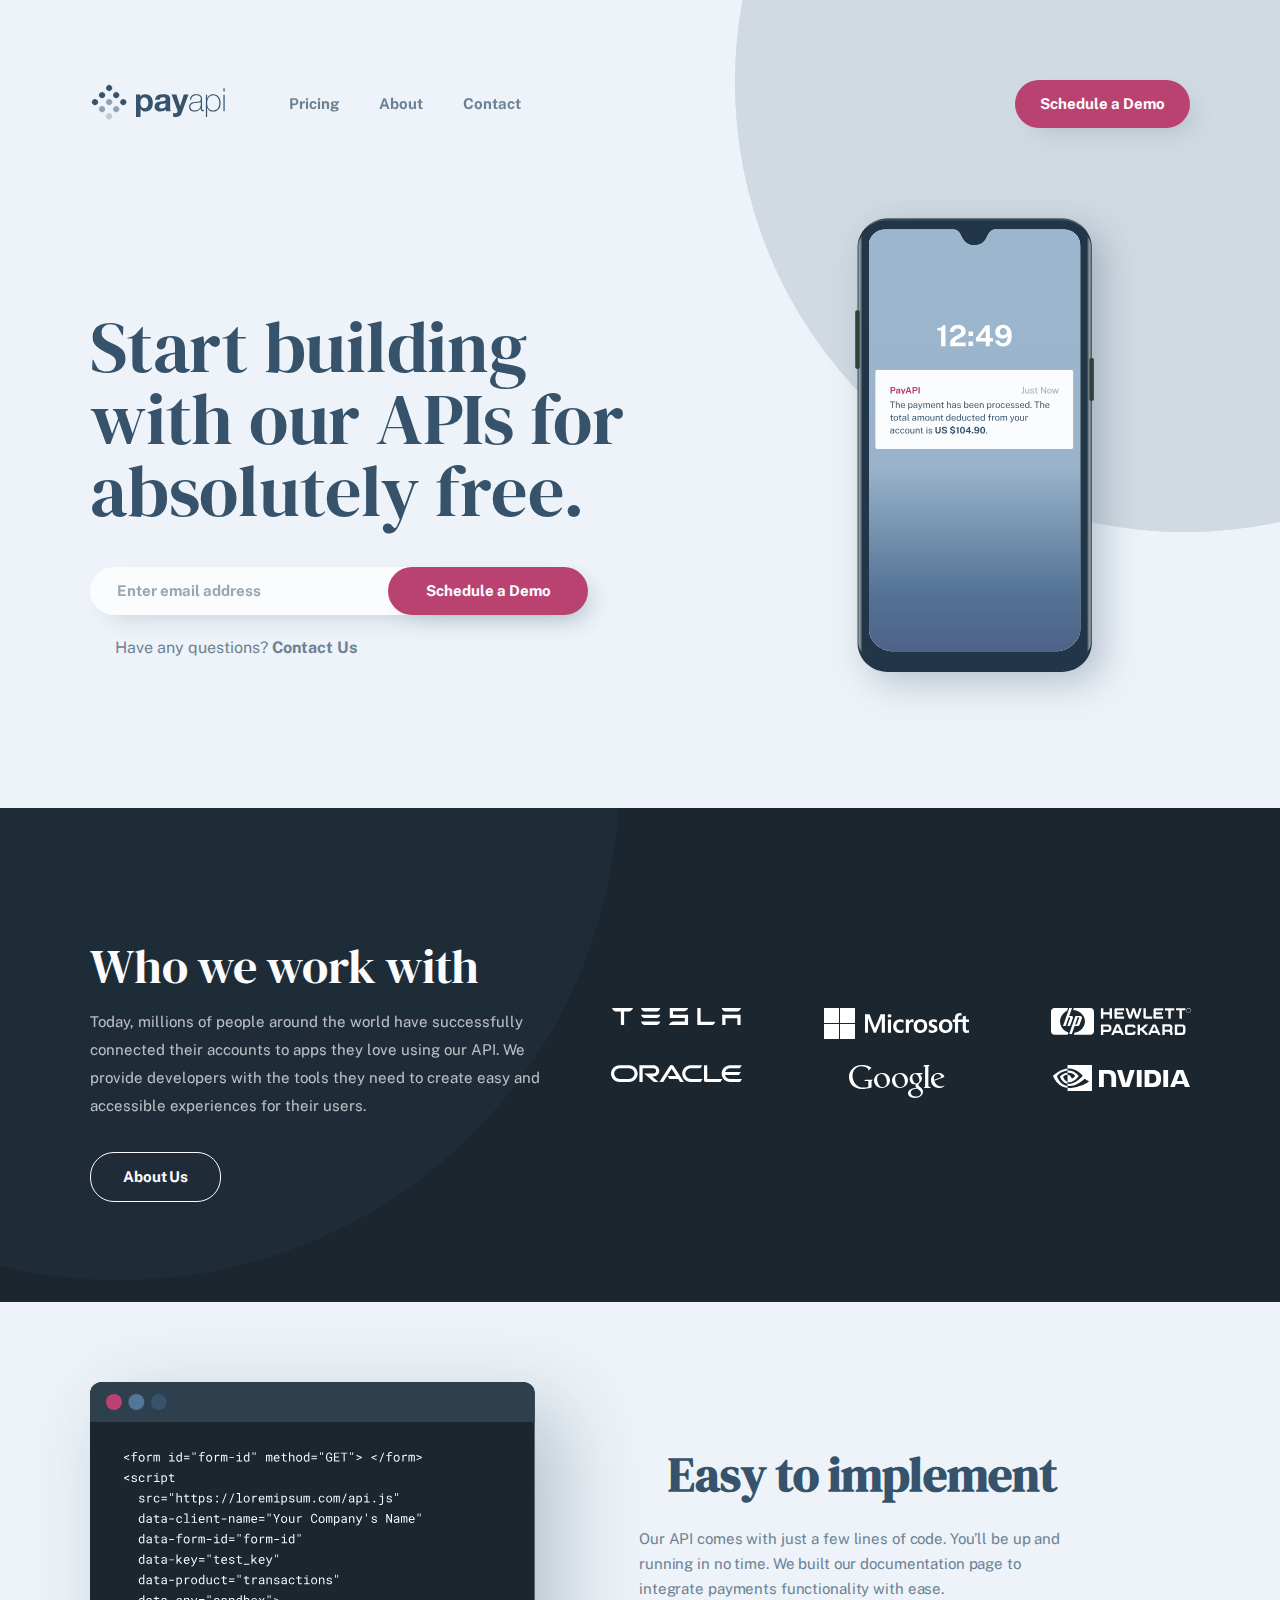
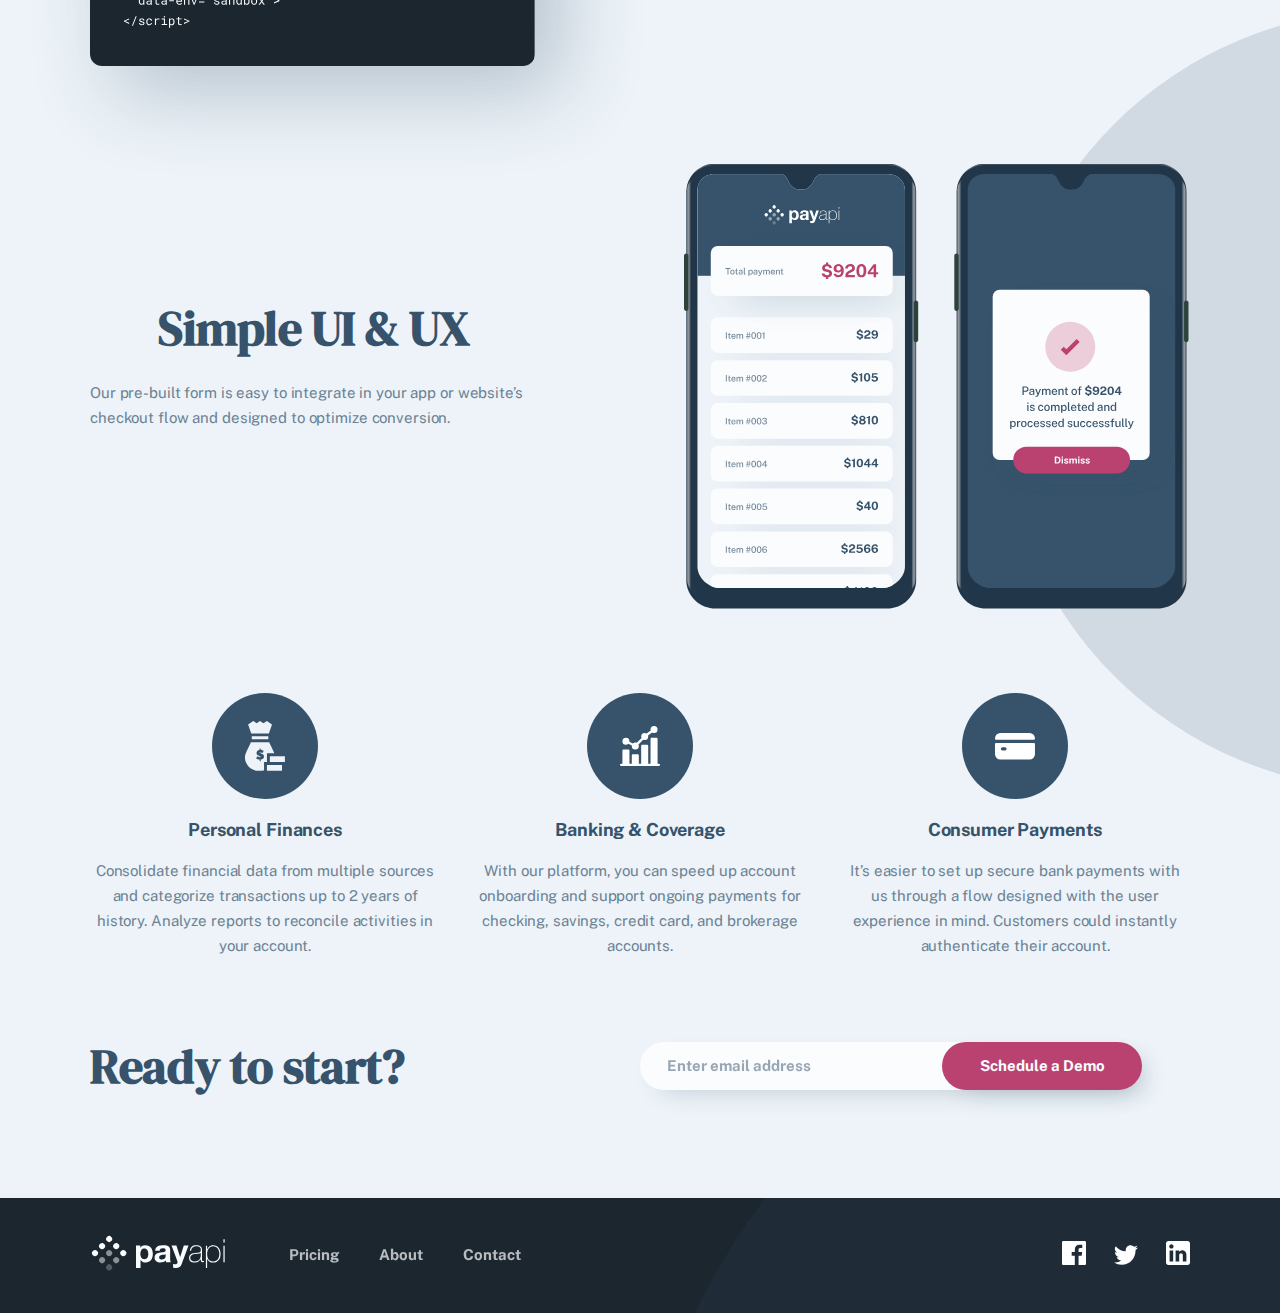
==== commit 82b2a6ba: "Added footer to index" ====
--- a/index.html
+++ b/index.html
@@ -216,13 +216,13 @@
                             <ul class="footer-wrapper__ullist">
                                 
                                 <li class="footer-wrapper__lilist">
-                                    <a class="footer-wrapper__link" href="#">
+                                    <a class="footer-wrapper__link" href="./pricing.html">
                                         Pricing
                                     </a>
                                 </li>
                                 <li class="footer-wrapper__lilist">
-                                    <a class="footer-wrapper__link" href="#">
-                                        Contact
+                                    <a class="footer-wrapper__link" href="./about.html">
+                                        About
                                     </a>
                                 </li>
                                 
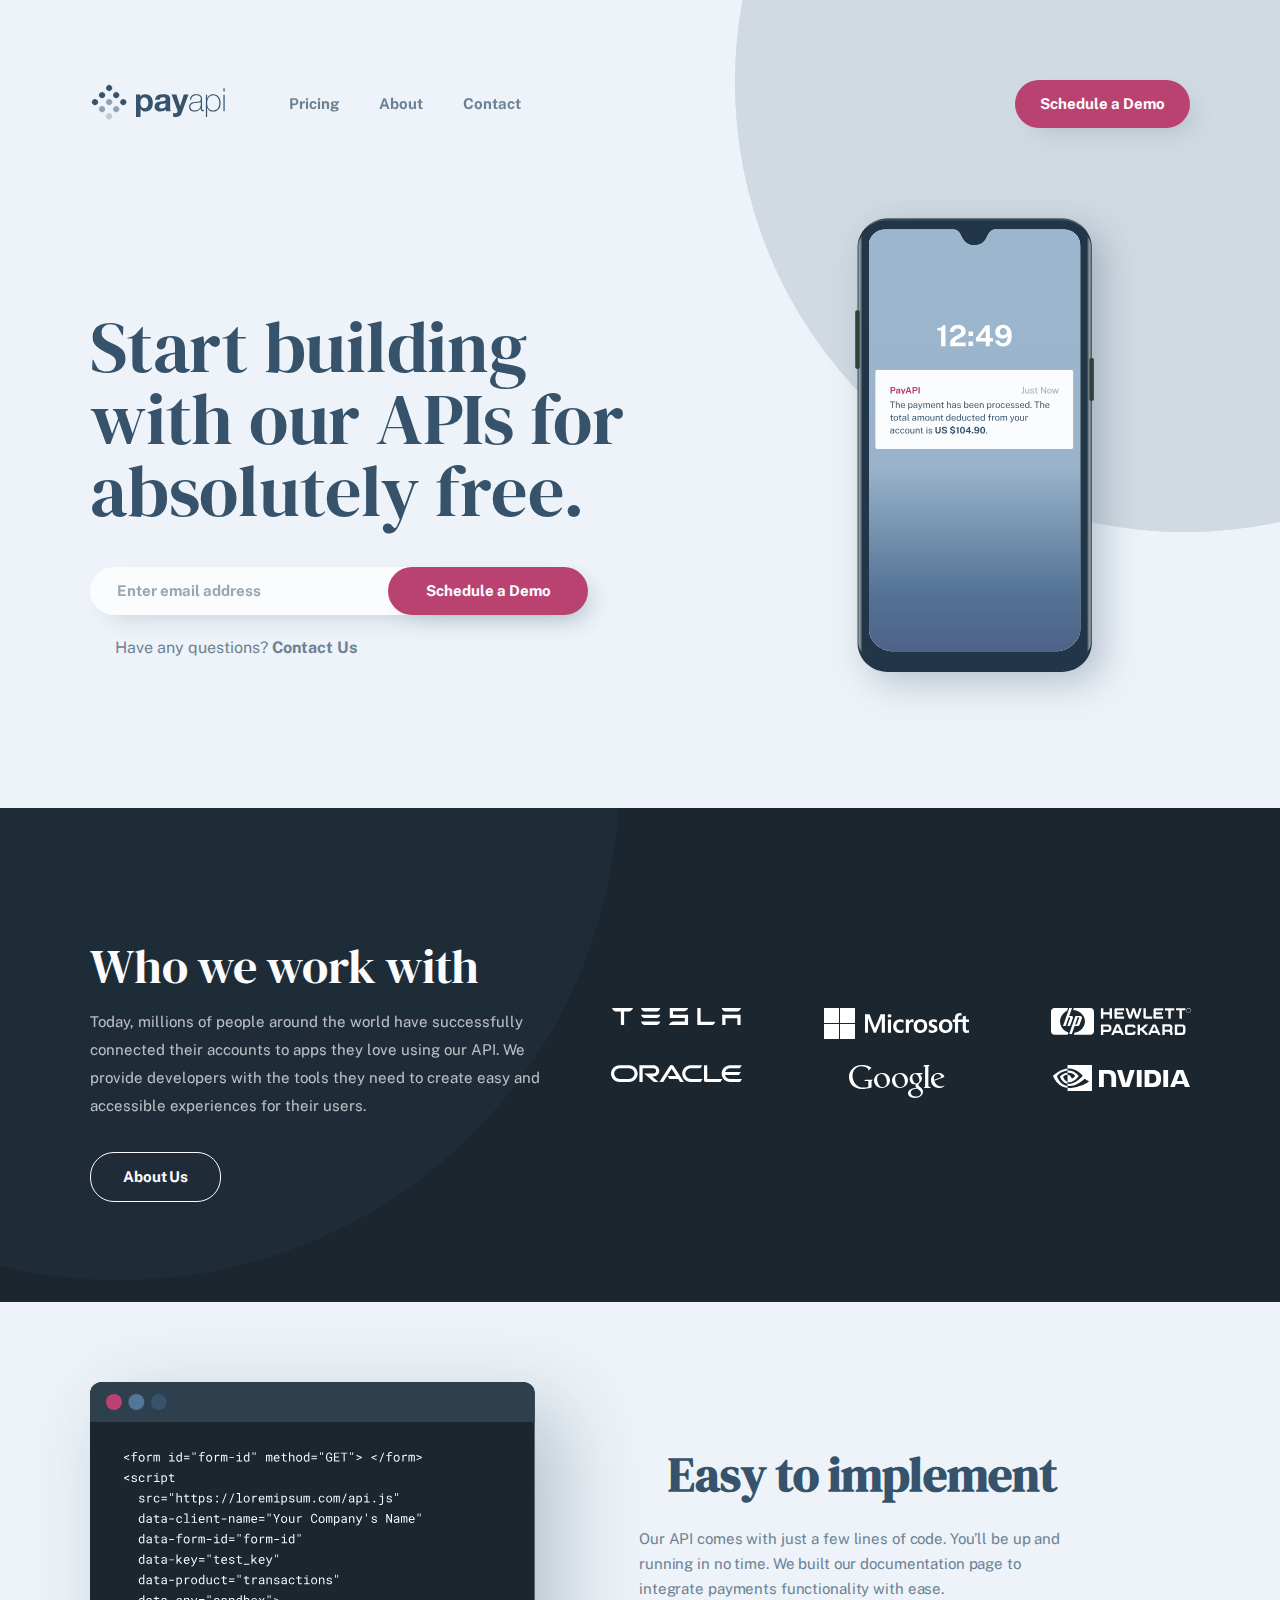
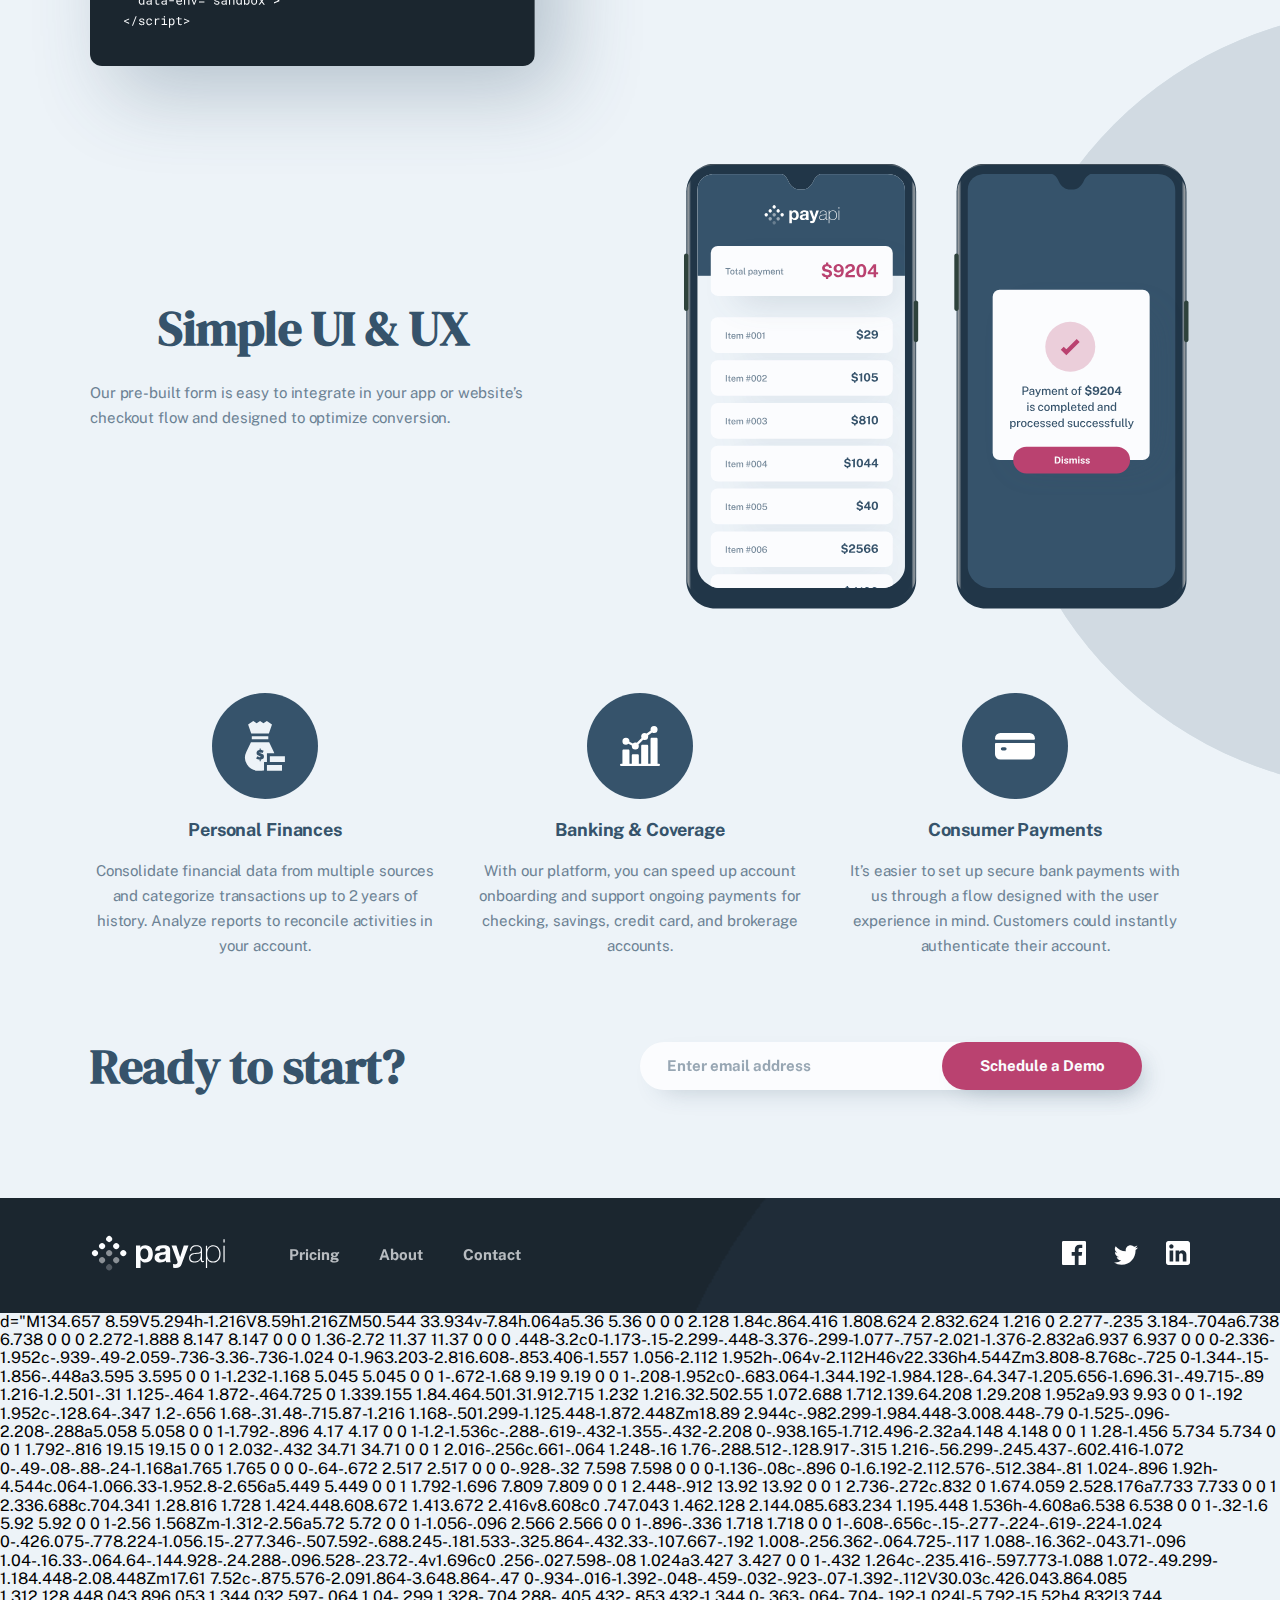
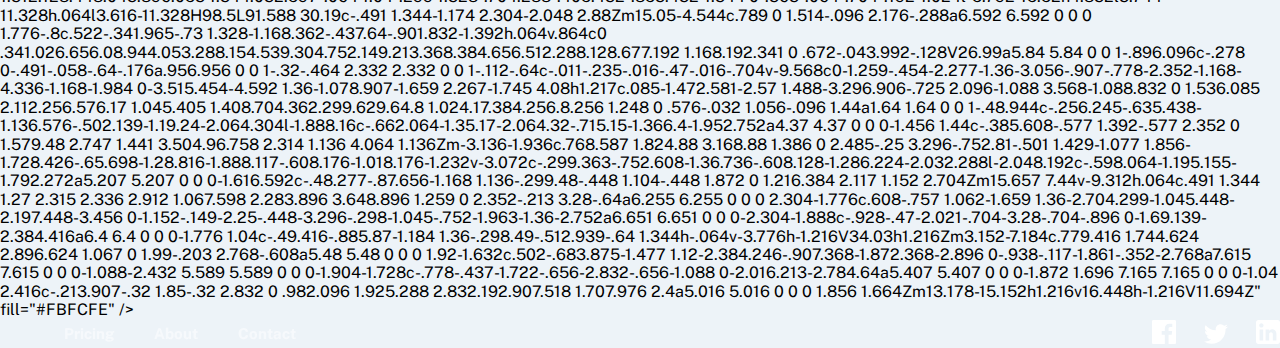
==== commit 5b29c0b0: "Merge branch 'main' into input" ====
--- a/index.html
+++ b/index.html
@@ -1,5 +1,6 @@
 <!DOCTYPE html>
 <html lang="en">
+
 <head>
     <meta charset="UTF-8">
     <meta http-equiv="X-UA-Compatible" content="IE=edge">
@@ -7,13 +8,14 @@
     <title>Template</title>
     <link rel="stylesheet" href="./css/main.css">
     <!-- <link rel="stylesheet" href="./css/main.mini.css"> -->
-    
+
 </head>
+
 <body>
-    
-    
+
+
     <main class="site-main">
-        
+
         <section class="hero">
             <h2 class="visually-hidden">Pay api</h2>
             <div class="container">
@@ -34,7 +36,7 @@
                                         <a class="nav__link" href="./about.html">About</a>
                                     </li>
                                     <li class="nav__item">
-                                        <a class="nav__link" href="#">Contact</a>
+                                        <a class="nav__link" href="./contact.html">Contact</a>
                                     </li>
                                 </ul>
                             </nav>
@@ -50,30 +52,33 @@
                         <h1 class="hero__title">
                             Start building with our APIs for absolutely free.
                         </h1>
-                        <form class="hero-form" action="https://echo.htmlacademy.ru/courses" autocomplete="off" method="post">
+                        <form class="hero-form" action="https://echo.htmlacademy.ru/courses" autocomplete="off"
+                            method="post">
                             <label class="hero-label">
-                                <input class="hero-input" type="email" required name="emaila" placeholder="Enter email address">
+                                <input class="hero-input" type="email" required name="emaila"
+                                    placeholder="Enter email address">
                             </label>
                             <button type="submit" class="hero-link">
                                 Schedule a Demo
                             </button>
                         </form>
                         <p class="hero__question">
-                            Have any questions? 
+                            Have any questions?
                             <a class="hero__contact" href="#">
                                 Contact Us
                             </a>
                         </p>
                     </div>
-                    
+
                     <div class="hero__right">
-                        <img class="hero__phone" width="124" height="240" src="./images/hero-phone.svg" alt="PayApi mobile">
-                    </div>
-                    
+                        <img class="hero__phone" width="124" height="240" src="./images/hero-phone.svg"
+                            alt="PayApi mobile">
+                    </div>
+
                 </div>
-            </div> 
+            </div>
         </section>
-        
+
         <section class="work">
             <div class="container">
                 <div class="work__wrapper">
@@ -82,11 +87,13 @@
                             Who we work with
                         </h2>
                         <p class="work__text">
-                            Today, millions of people around the world have successfully connected their accounts to apps they love using our API. We provide developers with the tools they need to create easy and accessible experiences for their users. 
+                            Today, millions of people around the world have successfully connected their accounts to
+                            apps they love using our API. We provide developers with the tools they need to create easy
+                            and accessible experiences for their users.
                         </p>
                         <a class="work__link" href="#">About Us</a>
                     </div>
-                    
+
                     <ul class="work__list">
                         <li class="work__item">
                             <img src="./images/tessla.svg" alt="tesla">
@@ -109,81 +116,88 @@
                     </ul>
                 </div>
             </div>
-            
+
         </section>
-        
+
         <section class="easy">
             <div class="container">
                 <div class="easy__wrapper">
                     <div class="easy__implement">
-                        <img class="easy__image" src="./images/easy-img-mb.svg"  alt="Form code">
+                        <img class="easy__image" src="./images/easy-img-mb.svg" alt="Form code">
                         <div class="easy__box">
                             <h2 class="easy__title">
                                 Easy to implement
                             </h2>
                             <p class="easy__desc">
-                                Our API comes with just a few lines of code. You’ll be up and running in no time. We built our documentation page to integrate payments functionality with ease.
-                            </p>
-                        </div>
-                    </div>
-                    
+                                Our API comes with just a few lines of code. You’ll be up and running in no time. We
+                                built our documentation page to integrate payments functionality with ease.
+                            </p>
+                        </div>
+                    </div>
+
                     <div class="easy__design">
                         <div class="easy__box easy-ux">
                             <h2 class="easy__title">
                                 Simple UI & UX
                             </h2>
                             <p class="easy__desc">
-                                Our pre-built form is easy to integrate in your app or website’s checkout flow and designed to optimize conversion. 
-                            </p>
-                        </div>
-                        
+                                Our pre-built form is easy to integrate in your app or website’s checkout flow and
+                                designed to optimize conversion.
+                            </p>
+                        </div>
+
                         <div class="easy__phone">
-                            <img class="easy__ui" src="./images/simple-phons-mb.svg"  alt="Form code">
-                        </div>
-                        
-                    </div>
-                    
+                            <img class="easy__ui" src="./images/simple-phons-mb.svg" alt="Form code">
+                        </div>
+
+                    </div>
+
                     <ul class="easy__list">
                         <li class="easy__item">
                             <h3 class="easy__heading">Personal Finances</h3>
                             <p class="easy__desc">
-                                Consolidate financial data from multiple sources and categorize transactions up to 2 years of history. Analyze reports to reconcile activities in your account. 
+                                Consolidate financial data from multiple sources and categorize transactions up to 2
+                                years of history. Analyze reports to reconcile activities in your account.
                             </p>
                         </li>
                         <li class="easy__item">
                             <h3 class="easy__heading">Banking & Coverage</h3>
                             <p class="easy__desc">
-                                With our platform, you can speed up account onboarding and support ongoing payments for checking, savings, credit card, and brokerage accounts. 
+                                With our platform, you can speed up account onboarding and support ongoing payments for
+                                checking, savings, credit card, and brokerage accounts.
                             </p>
                         </li>
                         <li class="easy__item">
                             <h3 class="easy__heading">Consumer Payments</h3>
                             <p class="easy__desc">
-                                It’s easier to set up secure bank payments with us through a flow designed with the user experience in mind. Customers could instantly authenticate their account. 
+                                It’s easier to set up secure bank payments with us through a flow designed with the user
+                                experience in mind. Customers could instantly authenticate their account.
                             </p>
                         </li>
                     </ul>
-                    
+
                     <div class="easy__ready">
                         <h2 class="easy__title">
                             Ready to start?
                         </h2>
-                        <form class="easy__form hero-form" action="https://echo.htmlacademy.ru/courses" autocomplete="off" method="post">
+                        <form class="easy__form hero-form" action="https://echo.htmlacademy.ru/courses"
+                            autocomplete="off" method="post">
                             <label class="hero-label">
-                                <input class="hero-input" type="email" required name="emaila" placeholder="Enter email address">
+                                <input class="hero-input" type="email" required name="emaila"
+                                    placeholder="Enter email address">
                             </label>
                             <button type="submit" class="hero-link">
                                 Schedule a Demo
                             </button>
                         </form>
                     </div>
-                    
+
                 </div>
             </div>
         </section>
-        
+
     </main>
-    
+
     <footer class="site-footer">
         <div class="footer-wrapper">
             <div class="container">
@@ -192,6 +206,82 @@
                         <a class="footer-wrapper__logo" href="#">
                             <svg width="135" height="38" fill="currentcolor" xmlns="http://www.w3.org/2000/svg">
                                 <path fill-rule="evenodd" clip-rule="evenodd"
+
+                                    d="M134.657 8.59V5.294h-1.216V8.59h1.216ZM50.544 33.934v-7.84h.064a5.36 5.36 0 0 0 2.128 1.84c.864.416 1.808.624 2.832.624 1.216 0 2.277-.235 3.184-.704a6.738 6.738 0 0 0 2.272-1.888 8.147 8.147 0 0 0 1.36-2.72 11.37 11.37 0 0 0 .448-3.2c0-1.173-.15-2.299-.448-3.376-.299-1.077-.757-2.021-1.376-2.832a6.937 6.937 0 0 0-2.336-1.952c-.939-.49-2.059-.736-3.36-.736-1.024 0-1.963.203-2.816.608-.853.406-1.557 1.056-2.112 1.952h-.064v-2.112H46v22.336h4.544Zm3.808-8.768c-.725 0-1.344-.15-1.856-.448a3.595 3.595 0 0 1-1.232-1.168 5.045 5.045 0 0 1-.672-1.68 9.19 9.19 0 0 1-.208-1.952c0-.683.064-1.344.192-1.984.128-.64.347-1.205.656-1.696.31-.49.715-.89 1.216-1.2.501-.31 1.125-.464 1.872-.464.725 0 1.339.155 1.84.464.501.31.912.715 1.232 1.216.32.502.55 1.072.688 1.712.139.64.208 1.29.208 1.952a9.93 9.93 0 0 1-.192 1.952c-.128.64-.347 1.2-.656 1.68-.31.48-.715.87-1.216 1.168-.501.299-1.125.448-1.872.448Zm18.89 2.944c-.982.299-1.984.448-3.008.448-.79 0-1.525-.096-2.208-.288a5.058 5.058 0 0 1-1.792-.896 4.17 4.17 0 0 1-1.2-1.536c-.288-.619-.432-1.355-.432-2.208 0-.938.165-1.712.496-2.32a4.148 4.148 0 0 1 1.28-1.456 5.734 5.734 0 0 1 1.792-.816 19.15 19.15 0 0 1 2.032-.432 34.71 34.71 0 0 1 2.016-.256c.661-.064 1.248-.16 1.76-.288.512-.128.917-.315 1.216-.56.299-.245.437-.602.416-1.072 0-.49-.08-.88-.24-1.168a1.765 1.765 0 0 0-.64-.672 2.517 2.517 0 0 0-.928-.32 7.598 7.598 0 0 0-1.136-.08c-.896 0-1.6.192-2.112.576-.512.384-.81 1.024-.896 1.92h-4.544c.064-1.066.33-1.952.8-2.656a5.449 5.449 0 0 1 1.792-1.696 7.809 7.809 0 0 1 2.448-.912 13.92 13.92 0 0 1 2.736-.272c.832 0 1.674.059 2.528.176a7.733 7.733 0 0 1 2.336.688c.704.341 1.28.816 1.728 1.424.448.608.672 1.413.672 2.416v8.608c0 .747.043 1.462.128 2.144.085.683.234 1.195.448 1.536h-4.608a6.538 6.538 0 0 1-.32-1.6 5.92 5.92 0 0 1-2.56 1.568Zm-1.312-2.56a5.72 5.72 0 0 1-1.056-.096 2.566 2.566 0 0 1-.896-.336 1.718 1.718 0 0 1-.608-.656c-.15-.277-.224-.619-.224-1.024 0-.426.075-.778.224-1.056.15-.277.346-.507.592-.688.245-.181.533-.325.864-.432.33-.107.667-.192 1.008-.256.362-.064.725-.117 1.088-.16.362-.043.71-.096 1.04-.16.33-.064.64-.144.928-.24.288-.096.528-.23.72-.4v1.696c0 .256-.027.598-.08 1.024a3.427 3.427 0 0 1-.432 1.264c-.235.416-.597.773-1.088 1.072-.49.299-1.184.448-2.08.448Zm17.61 7.52c-.875.576-2.091.864-3.648.864-.47 0-.934-.016-1.392-.048-.459-.032-.923-.07-1.392-.112V30.03c.426.043.864.085 1.312.128.448.043.896.053 1.344.032.597-.064 1.04-.299 1.328-.704.288-.405.432-.853.432-1.344 0-.363-.064-.704-.192-1.024l-5.792-15.52h4.832l3.744 11.328h.064l3.616-11.328H98.5L91.588 30.19c-.491 1.344-1.174 2.304-2.048 2.88Zm15.05-4.544c.789 0 1.514-.096 2.176-.288a6.592 6.592 0 0 0 1.776-.8c.522-.341.965-.73 1.328-1.168.362-.437.64-.901.832-1.392h.064v.864c0 .341.026.656.08.944.053.288.154.539.304.752.149.213.368.384.656.512.288.128.677.192 1.168.192.341 0 .672-.043.992-.128V26.99a5.84 5.84 0 0 1-.896.096c-.278 0-.491-.058-.64-.176a.956.956 0 0 1-.32-.464 2.332 2.332 0 0 1-.112-.64c-.011-.235-.016-.47-.016-.704v-9.568c0-1.259-.454-2.277-1.36-3.056-.907-.778-2.352-1.168-4.336-1.168-1.984 0-3.515.454-4.592 1.36-1.078.907-1.659 2.267-1.745 4.08h1.217c.085-1.472.581-2.57 1.488-3.296.906-.725 2.096-1.088 3.568-1.088.832 0 1.536.085 2.112.256.576.17 1.045.405 1.408.704.362.299.629.64.8 1.024.17.384.256.8.256 1.248 0 .576-.032 1.056-.096 1.44a1.64 1.64 0 0 1-.48.944c-.256.245-.635.438-1.136.576-.502.139-1.19.24-2.064.304l-1.888.16c-.662.064-1.35.17-2.064.32-.715.15-1.366.4-1.952.752a4.37 4.37 0 0 0-1.456 1.44c-.385.608-.577 1.392-.577 2.352 0 1.579.48 2.747 1.441 3.504.96.758 2.314 1.136 4.064 1.136Zm-3.136-1.936c.768.587 1.824.88 3.168.88 1.386 0 2.485-.25 3.296-.752.81-.501 1.429-1.077 1.856-1.728.426-.65.698-1.28.816-1.888.117-.608.176-1.018.176-1.232v-3.072c-.299.363-.752.608-1.36.736-.608.128-1.286.224-2.032.288l-2.048.192c-.598.064-1.195.155-1.792.272a5.207 5.207 0 0 0-1.616.592c-.48.277-.87.656-1.168 1.136-.299.48-.448 1.104-.448 1.872 0 1.216.384 2.117 1.152 2.704Zm15.657 7.44v-9.312h.064c.491 1.344 1.27 2.315 2.336 2.912 1.067.598 2.283.896 3.648.896 1.259 0 2.352-.213 3.28-.64a6.255 6.255 0 0 0 2.304-1.776c.608-.757 1.062-1.659 1.36-2.704.299-1.045.448-2.197.448-3.456 0-1.152-.149-2.25-.448-3.296-.298-1.045-.752-1.963-1.36-2.752a6.651 6.651 0 0 0-2.304-1.888c-.928-.47-2.021-.704-3.28-.704-.896 0-1.69.139-2.384.416a6.4 6.4 0 0 0-1.776 1.04c-.49.416-.885.87-1.184 1.36-.298.49-.512.939-.64 1.344h-.064v-3.776h-1.216V34.03h1.216Zm3.152-7.184c.779.416 1.744.624 2.896.624 1.067 0 1.99-.203 2.768-.608a5.48 5.48 0 0 0 1.92-1.632c.502-.683.875-1.477 1.12-2.384.246-.907.368-1.872.368-2.896 0-.938-.117-1.861-.352-2.768a7.615 7.615 0 0 0-1.088-2.432 5.589 5.589 0 0 0-1.904-1.728c-.778-.437-1.722-.656-2.832-.656-1.088 0-2.016.213-2.784.64a5.407 5.407 0 0 0-1.872 1.696 7.165 7.165 0 0 0-1.04 2.416c-.213.907-.32 1.85-.32 2.832 0 .982.096 1.925.288 2.832.192.907.518 1.707.976 2.4a5.016 5.016 0 0 0 1.856 1.664Zm13.178-15.152h1.216v16.448h-1.216V11.694Z"
+                                    fill="#FBFCFE" />
+                                <circle cx="19.142" cy="5" r="3" transform="rotate(45 19.142 5)" fill="#FBFCFE" />
+                                <circle cx="26.213" cy="12.071" r="3" transform="rotate(45 26.213 12.071)"
+                                    fill="#FBFCFE" />
+                                <circle cx="33.284" cy="19.142" r="3" transform="rotate(45 33.284 19.142)"
+                                    fill="#FBFCFE" />
+                                <circle cx="12.071" cy="12.071" r="3" transform="rotate(45 12.071 12.071)"
+                                    fill="#FBFCFE" />
+                                <circle opacity=".5" cx="19.142" cy="19.142" r="3" transform="rotate(45 19.142 19.142)"
+                                    fill="#FBFCFE" />
+                                <circle opacity=".5" cx="26.213" cy="26.213" r="3" transform="rotate(45 26.213 26.213)"
+                                    fill="#FBFCFE" />
+                                <circle cx="5" cy="19.142" r="3" transform="rotate(45 5 19.142)" fill="#FBFCFE" />
+                                <circle opacity=".5" cx="12.071" cy="26.213" r="3" transform="rotate(45 12.071 26.213)"
+                                    fill="#FBFCFE" />
+                                <circle opacity=".25" cx="19.142" cy="33.284" r="3" transform="rotate(45 19.142 33.284)"
+                                    fill="#FBFCFE" /></svg>
+                        </a>
+                    </div>
+                    <div class="footer-wrapper__item">
+                        <ul class="footer-wrapper__ullist">
+
+                            <li class="footer-wrapper__lilist">
+                                <a class="footer-wrapper__link" href="./pricing.html">
+                                    Pricing
+                                </a>
+                            </li>
+                            <li class="footer-wrapper__lilist">
+                                <a class="footer-wrapper__link" href="./about.html">
+                                    About
+                                </a>
+                            </li>
+
+                            <li class="footer-wrapper__lilist">
+                                <a class="footer-wrapper__link" href="./contact.html">
+                                    Contact
+                                </a>
+                            </li>
+
+                        </ul>
+                        <div class="footer-wrapper__icons">
+                            <a class="footer-wrapper__icon" href="#">
+                                <svg width="24" height="24" fill="#FBFCFE" xmlns="http://www.w3.org/2000/svg">
+                                    <path
+                                        d="M22.675 0H1.325C.593 0 0 .593 0 1.325v21.351C0 23.407.593 24 1.325 24H12.82v-9.294H9.692v-3.622h3.128V8.413c0-3.1 1.893-4.788 4.659-4.788 1.325 0 2.463.099 2.795.143v3.24l-1.918.001c-1.504 0-1.795.715-1.795 1.763v2.313h3.587l-.467 3.622h-3.12V24h6.116c.73 0 1.323-.593 1.323-1.325V1.325C24 .593 23.407 0 22.675 0Z"
+                                        fill="currentcolor" /></svg>
+                            </a>
+
+                            <a href="#" class="footer-wrapper__icon">
+                                <svg width="24" height="20" fill="#FBFCFE" xmlns="http://www.w3.org/2000/svg">
+                                    <path
+                                        d="M24 2.557a9.83 9.83 0 0 1-2.828.775A4.932 4.932 0 0 0 23.337.608a9.864 9.864 0 0 1-3.127 1.195A4.916 4.916 0 0 0 16.616.248c-3.179 0-5.515 2.966-4.797 6.045A13.978 13.978 0 0 1 1.671 1.149a4.93 4.93 0 0 0 1.523 6.574 4.903 4.903 0 0 1-2.229-.616c-.054 2.281 1.581 4.415 3.949 4.89a4.935 4.935 0 0 1-2.224.084 4.928 4.928 0 0 0 4.6 3.419A9.9 9.9 0 0 1 0 17.54a13.94 13.94 0 0 0 7.548 2.212c9.142 0 14.307-7.721 13.995-14.646A10.025 10.025 0 0 0 24 2.557Z"
+                                        fill="currentcolor" /></svg>
+                            </a>
+
+
+                            <a href="#" class="footer-wrapper__icon">
+                                <svg width="24" height="24" fill="#FBFCFE" xmlns="http://www.w3.org/2000/svg">
+                                    <path fill-rule="evenodd" clip-rule="evenodd"
+                                        d="M2.4 0h19.2C22.92 0 24 1.08 24 2.4v19.2c0 1.32-1.08 2.4-2.4 2.4H2.4C1.08 24 0 22.92 0 21.6V2.4C0 1.08 1.08 0 2.4 0Zm1.2 20.4h3.6V9.6H3.6v10.8ZM5.4 7.56c-1.2 0-2.16-.96-2.16-2.16 0-1.2.96-2.16 2.16-2.16 1.2 0 2.16.96 2.16 2.16 0 1.2-.96 2.16-2.16 2.16ZM16.8 20.4h3.6v-6.84c0-2.28-1.92-4.2-4.2-4.2-1.08 0-2.4.72-3 1.68V9.6H9.6v10.8h3.6v-6.36c0-.96.84-1.8 1.8-1.8.96 0 1.8.84 1.8 1.8v6.36Z"
+                                        fill="currentcolor" /></svg>
+                            </a>
+
+                        </div>
+                    </div>
+                </div>
+            </div>
+        </div>
+    </footer>
+
+    <script src="./js/main.js"></script>
+</body>
+
+</html>
                                 d="M134.657 8.59V5.294h-1.216V8.59h1.216ZM50.544 33.934v-7.84h.064a5.36 5.36 0 0 0 2.128 1.84c.864.416 1.808.624 2.832.624 1.216 0 2.277-.235 3.184-.704a6.738 6.738 0 0 0 2.272-1.888 8.147 8.147 0 0 0 1.36-2.72 11.37 11.37 0 0 0 .448-3.2c0-1.173-.15-2.299-.448-3.376-.299-1.077-.757-2.021-1.376-2.832a6.937 6.937 0 0 0-2.336-1.952c-.939-.49-2.059-.736-3.36-.736-1.024 0-1.963.203-2.816.608-.853.406-1.557 1.056-2.112 1.952h-.064v-2.112H46v22.336h4.544Zm3.808-8.768c-.725 0-1.344-.15-1.856-.448a3.595 3.595 0 0 1-1.232-1.168 5.045 5.045 0 0 1-.672-1.68 9.19 9.19 0 0 1-.208-1.952c0-.683.064-1.344.192-1.984.128-.64.347-1.205.656-1.696.31-.49.715-.89 1.216-1.2.501-.31 1.125-.464 1.872-.464.725 0 1.339.155 1.84.464.501.31.912.715 1.232 1.216.32.502.55 1.072.688 1.712.139.64.208 1.29.208 1.952a9.93 9.93 0 0 1-.192 1.952c-.128.64-.347 1.2-.656 1.68-.31.48-.715.87-1.216 1.168-.501.299-1.125.448-1.872.448Zm18.89 2.944c-.982.299-1.984.448-3.008.448-.79 0-1.525-.096-2.208-.288a5.058 5.058 0 0 1-1.792-.896 4.17 4.17 0 0 1-1.2-1.536c-.288-.619-.432-1.355-.432-2.208 0-.938.165-1.712.496-2.32a4.148 4.148 0 0 1 1.28-1.456 5.734 5.734 0 0 1 1.792-.816 19.15 19.15 0 0 1 2.032-.432 34.71 34.71 0 0 1 2.016-.256c.661-.064 1.248-.16 1.76-.288.512-.128.917-.315 1.216-.56.299-.245.437-.602.416-1.072 0-.49-.08-.88-.24-1.168a1.765 1.765 0 0 0-.64-.672 2.517 2.517 0 0 0-.928-.32 7.598 7.598 0 0 0-1.136-.08c-.896 0-1.6.192-2.112.576-.512.384-.81 1.024-.896 1.92h-4.544c.064-1.066.33-1.952.8-2.656a5.449 5.449 0 0 1 1.792-1.696 7.809 7.809 0 0 1 2.448-.912 13.92 13.92 0 0 1 2.736-.272c.832 0 1.674.059 2.528.176a7.733 7.733 0 0 1 2.336.688c.704.341 1.28.816 1.728 1.424.448.608.672 1.413.672 2.416v8.608c0 .747.043 1.462.128 2.144.085.683.234 1.195.448 1.536h-4.608a6.538 6.538 0 0 1-.32-1.6 5.92 5.92 0 0 1-2.56 1.568Zm-1.312-2.56a5.72 5.72 0 0 1-1.056-.096 2.566 2.566 0 0 1-.896-.336 1.718 1.718 0 0 1-.608-.656c-.15-.277-.224-.619-.224-1.024 0-.426.075-.778.224-1.056.15-.277.346-.507.592-.688.245-.181.533-.325.864-.432.33-.107.667-.192 1.008-.256.362-.064.725-.117 1.088-.16.362-.043.71-.096 1.04-.16.33-.064.64-.144.928-.24.288-.096.528-.23.72-.4v1.696c0 .256-.027.598-.08 1.024a3.427 3.427 0 0 1-.432 1.264c-.235.416-.597.773-1.088 1.072-.49.299-1.184.448-2.08.448Zm17.61 7.52c-.875.576-2.091.864-3.648.864-.47 0-.934-.016-1.392-.048-.459-.032-.923-.07-1.392-.112V30.03c.426.043.864.085 1.312.128.448.043.896.053 1.344.032.597-.064 1.04-.299 1.328-.704.288-.405.432-.853.432-1.344 0-.363-.064-.704-.192-1.024l-5.792-15.52h4.832l3.744 11.328h.064l3.616-11.328H98.5L91.588 30.19c-.491 1.344-1.174 2.304-2.048 2.88Zm15.05-4.544c.789 0 1.514-.096 2.176-.288a6.592 6.592 0 0 0 1.776-.8c.522-.341.965-.73 1.328-1.168.362-.437.64-.901.832-1.392h.064v.864c0 .341.026.656.08.944.053.288.154.539.304.752.149.213.368.384.656.512.288.128.677.192 1.168.192.341 0 .672-.043.992-.128V26.99a5.84 5.84 0 0 1-.896.096c-.278 0-.491-.058-.64-.176a.956.956 0 0 1-.32-.464 2.332 2.332 0 0 1-.112-.64c-.011-.235-.016-.47-.016-.704v-9.568c0-1.259-.454-2.277-1.36-3.056-.907-.778-2.352-1.168-4.336-1.168-1.984 0-3.515.454-4.592 1.36-1.078.907-1.659 2.267-1.745 4.08h1.217c.085-1.472.581-2.57 1.488-3.296.906-.725 2.096-1.088 3.568-1.088.832 0 1.536.085 2.112.256.576.17 1.045.405 1.408.704.362.299.629.64.8 1.024.17.384.256.8.256 1.248 0 .576-.032 1.056-.096 1.44a1.64 1.64 0 0 1-.48.944c-.256.245-.635.438-1.136.576-.502.139-1.19.24-2.064.304l-1.888.16c-.662.064-1.35.17-2.064.32-.715.15-1.366.4-1.952.752a4.37 4.37 0 0 0-1.456 1.44c-.385.608-.577 1.392-.577 2.352 0 1.579.48 2.747 1.441 3.504.96.758 2.314 1.136 4.064 1.136Zm-3.136-1.936c.768.587 1.824.88 3.168.88 1.386 0 2.485-.25 3.296-.752.81-.501 1.429-1.077 1.856-1.728.426-.65.698-1.28.816-1.888.117-.608.176-1.018.176-1.232v-3.072c-.299.363-.752.608-1.36.736-.608.128-1.286.224-2.032.288l-2.048.192c-.598.064-1.195.155-1.792.272a5.207 5.207 0 0 0-1.616.592c-.48.277-.87.656-1.168 1.136-.299.48-.448 1.104-.448 1.872 0 1.216.384 2.117 1.152 2.704Zm15.657 7.44v-9.312h.064c.491 1.344 1.27 2.315 2.336 2.912 1.067.598 2.283.896 3.648.896 1.259 0 2.352-.213 3.28-.64a6.255 6.255 0 0 0 2.304-1.776c.608-.757 1.062-1.659 1.36-2.704.299-1.045.448-2.197.448-3.456 0-1.152-.149-2.25-.448-3.296-.298-1.045-.752-1.963-1.36-2.752a6.651 6.651 0 0 0-2.304-1.888c-.928-.47-2.021-.704-3.28-.704-.896 0-1.69.139-2.384.416a6.4 6.4 0 0 0-1.776 1.04c-.49.416-.885.87-1.184 1.36-.298.49-.512.939-.64 1.344h-.064v-3.776h-1.216V34.03h1.216Zm3.152-7.184c.779.416 1.744.624 2.896.624 1.067 0 1.99-.203 2.768-.608a5.48 5.48 0 0 0 1.92-1.632c.502-.683.875-1.477 1.12-2.384.246-.907.368-1.872.368-2.896 0-.938-.117-1.861-.352-2.768a7.615 7.615 0 0 0-1.088-2.432 5.589 5.589 0 0 0-1.904-1.728c-.778-.437-1.722-.656-2.832-.656-1.088 0-2.016.213-2.784.64a5.407 5.407 0 0 0-1.872 1.696 7.165 7.165 0 0 0-1.04 2.416c-.213.907-.32 1.85-.32 2.832 0 .982.096 1.925.288 2.832.192.907.518 1.707.976 2.4a5.016 5.016 0 0 0 1.856 1.664Zm13.178-15.152h1.216v16.448h-1.216V11.694Z"
                                 fill="#FBFCFE" />
                                 <circle cx="19.142" cy="5" r="3" transform="rotate(45 19.142 5)" fill="#FBFCFE" />
@@ -265,4 +355,4 @@
                     
                     <script src="./js/main.js"></script>
                 </body>
-                </html>+                </html>
--- a/css/main.css
+++ b/css/main.css
@@ -1373,6 +1373,16 @@
   .pric-hero {
     background-position: calc(50% + 444px) -535px;
   }
+  .pric-box {
+    width: 100%;
+    max-width: 1000px;
+  }
+  .pric-box__tlt {
+    max-width: 730px;
+  }
+  .input-box__input {
+    padding-right: 210px;
+  }
   .pric-box__list {
     display: flex;
     justify-content: space-evenly;
@@ -1423,7 +1433,7 @@
     gap: 30px;
   }
   .pric-box__item {
-    max-width: 350px;
+    max-width: 650px;
   }
   .pric-box__itm-tlt {
     text-align: left;
@@ -2060,6 +2070,39 @@
     z-index: 2;
   }
 }
+.pric-box__tlt--active {
+  font-size: 32px;
+  line-height: 36px;
+}
+
+.input-box__form {
+  display: flex;
+  flex-direction: column;
+}
+
+.input-box__lable {
+  display: flex;
+  flex-direction: column;
+}
+
+@media only screen and (min-width: 600px) {
+  .pric-box__tlt--active {
+    font-size: 48px;
+    line-height: 56px;
+  }
+}
+@media only screen and (min-width: 800px) {
+  .pric-box__tlt--active {
+    font-size: 48px;
+    line-height: 56px;
+  }
+}
+@media only screen and (min-width: 1000px) {
+  .pric-box__tlt--active {
+    font-size: 56px;
+    line-height: 56px;
+  }
+}
 .footer-wrapper {
   padding: 36px 0;
   background-image: url("../images/footerimg.png");
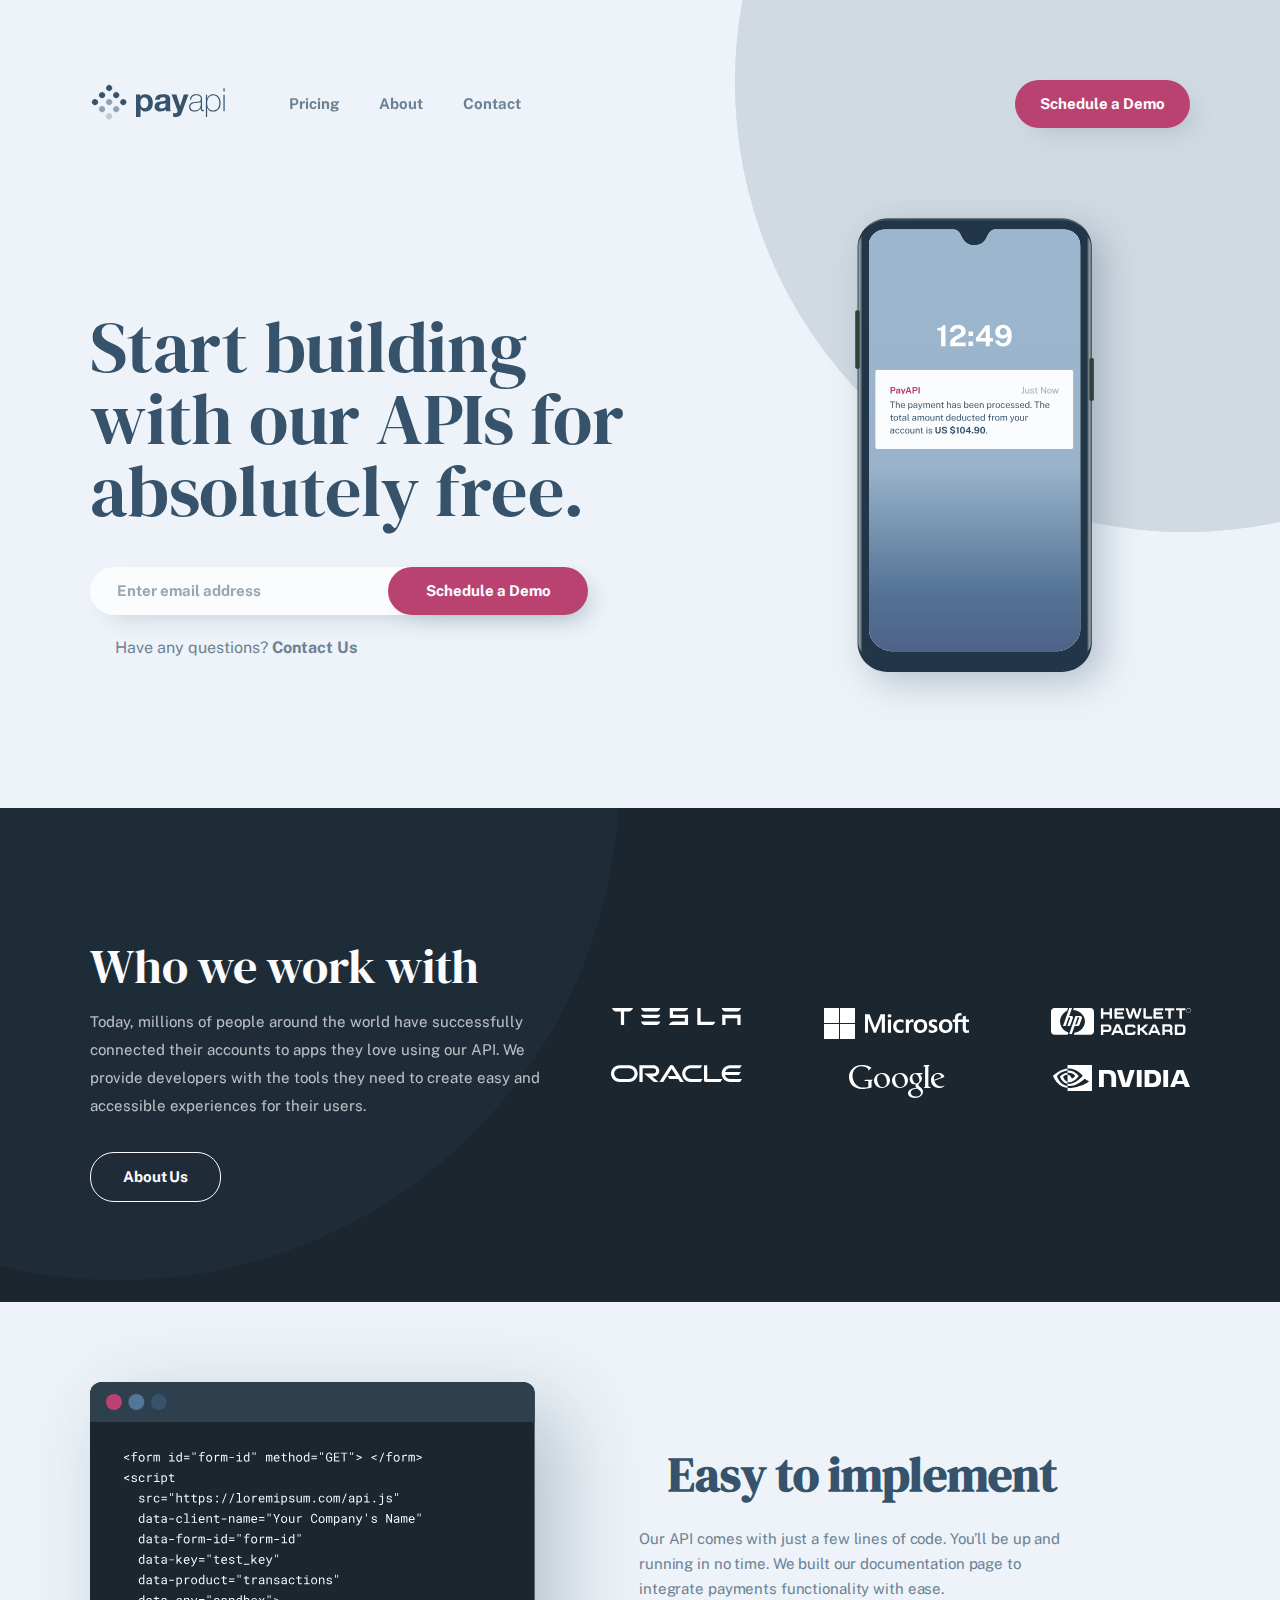
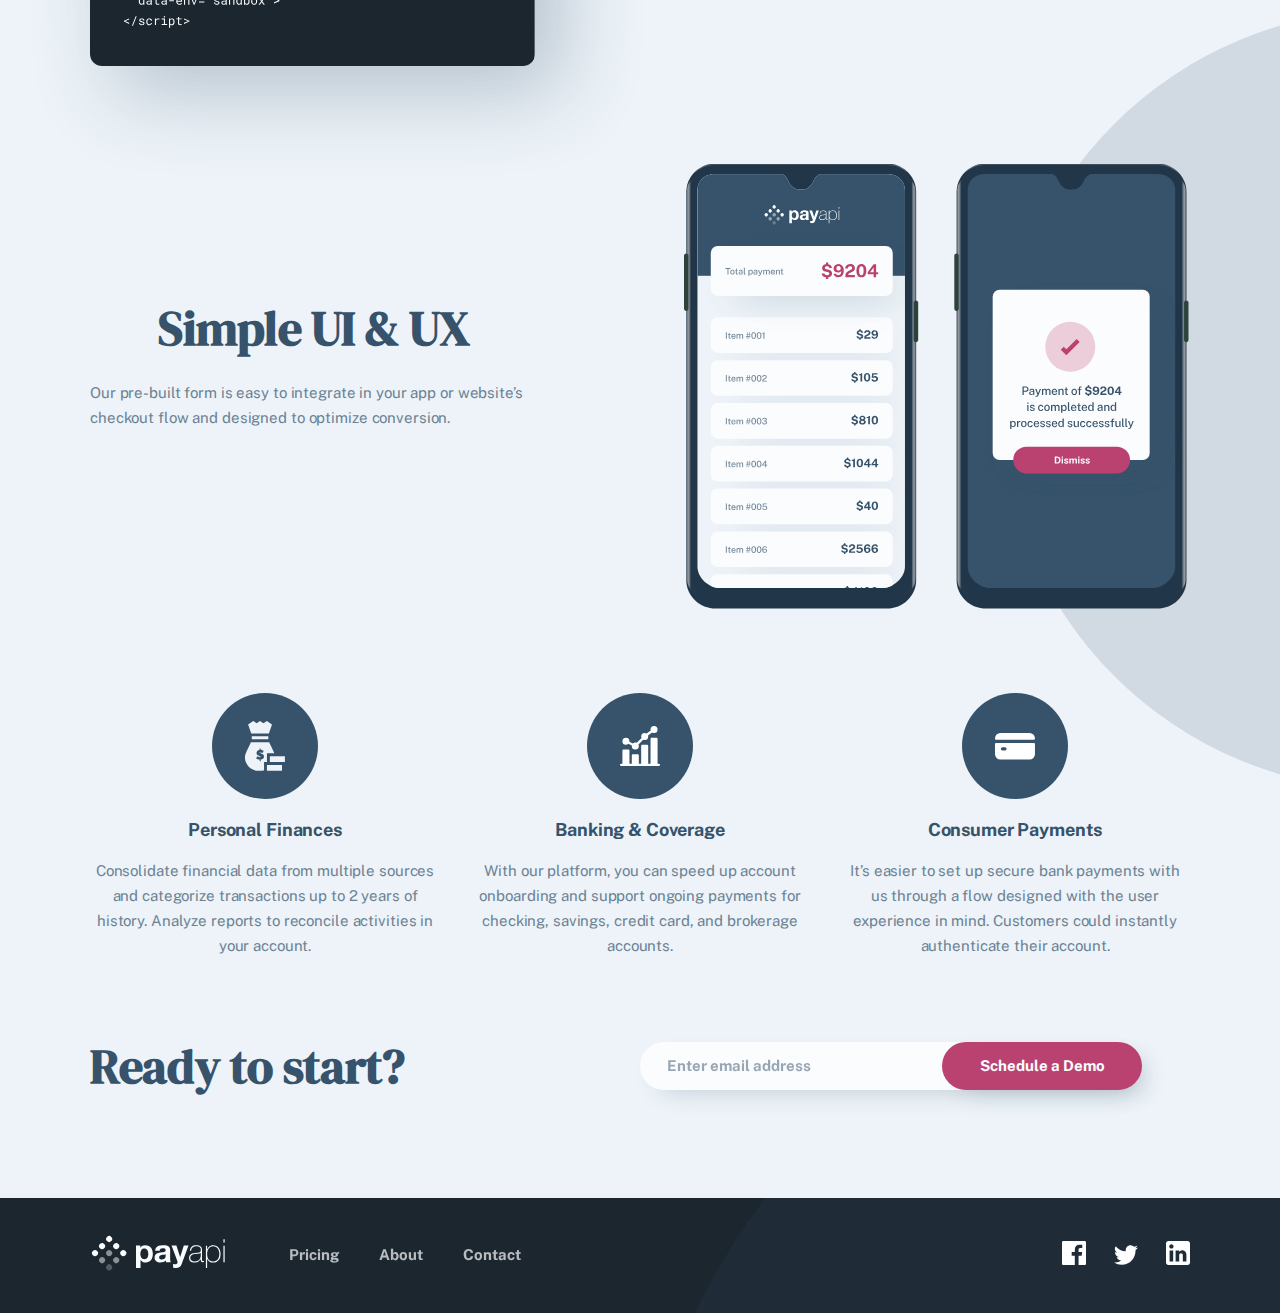
==== commit c69c6c72: "Add responsive contact page" ====
--- a/index.html
+++ b/index.html
@@ -281,78 +281,4 @@
     <script src="./js/main.js"></script>
 </body>
 
-</html>
-                                d="M134.657 8.59V5.294h-1.216V8.59h1.216ZM50.544 33.934v-7.84h.064a5.36 5.36 0 0 0 2.128 1.84c.864.416 1.808.624 2.832.624 1.216 0 2.277-.235 3.184-.704a6.738 6.738 0 0 0 2.272-1.888 8.147 8.147 0 0 0 1.36-2.72 11.37 11.37 0 0 0 .448-3.2c0-1.173-.15-2.299-.448-3.376-.299-1.077-.757-2.021-1.376-2.832a6.937 6.937 0 0 0-2.336-1.952c-.939-.49-2.059-.736-3.36-.736-1.024 0-1.963.203-2.816.608-.853.406-1.557 1.056-2.112 1.952h-.064v-2.112H46v22.336h4.544Zm3.808-8.768c-.725 0-1.344-.15-1.856-.448a3.595 3.595 0 0 1-1.232-1.168 5.045 5.045 0 0 1-.672-1.68 9.19 9.19 0 0 1-.208-1.952c0-.683.064-1.344.192-1.984.128-.64.347-1.205.656-1.696.31-.49.715-.89 1.216-1.2.501-.31 1.125-.464 1.872-.464.725 0 1.339.155 1.84.464.501.31.912.715 1.232 1.216.32.502.55 1.072.688 1.712.139.64.208 1.29.208 1.952a9.93 9.93 0 0 1-.192 1.952c-.128.64-.347 1.2-.656 1.68-.31.48-.715.87-1.216 1.168-.501.299-1.125.448-1.872.448Zm18.89 2.944c-.982.299-1.984.448-3.008.448-.79 0-1.525-.096-2.208-.288a5.058 5.058 0 0 1-1.792-.896 4.17 4.17 0 0 1-1.2-1.536c-.288-.619-.432-1.355-.432-2.208 0-.938.165-1.712.496-2.32a4.148 4.148 0 0 1 1.28-1.456 5.734 5.734 0 0 1 1.792-.816 19.15 19.15 0 0 1 2.032-.432 34.71 34.71 0 0 1 2.016-.256c.661-.064 1.248-.16 1.76-.288.512-.128.917-.315 1.216-.56.299-.245.437-.602.416-1.072 0-.49-.08-.88-.24-1.168a1.765 1.765 0 0 0-.64-.672 2.517 2.517 0 0 0-.928-.32 7.598 7.598 0 0 0-1.136-.08c-.896 0-1.6.192-2.112.576-.512.384-.81 1.024-.896 1.92h-4.544c.064-1.066.33-1.952.8-2.656a5.449 5.449 0 0 1 1.792-1.696 7.809 7.809 0 0 1 2.448-.912 13.92 13.92 0 0 1 2.736-.272c.832 0 1.674.059 2.528.176a7.733 7.733 0 0 1 2.336.688c.704.341 1.28.816 1.728 1.424.448.608.672 1.413.672 2.416v8.608c0 .747.043 1.462.128 2.144.085.683.234 1.195.448 1.536h-4.608a6.538 6.538 0 0 1-.32-1.6 5.92 5.92 0 0 1-2.56 1.568Zm-1.312-2.56a5.72 5.72 0 0 1-1.056-.096 2.566 2.566 0 0 1-.896-.336 1.718 1.718 0 0 1-.608-.656c-.15-.277-.224-.619-.224-1.024 0-.426.075-.778.224-1.056.15-.277.346-.507.592-.688.245-.181.533-.325.864-.432.33-.107.667-.192 1.008-.256.362-.064.725-.117 1.088-.16.362-.043.71-.096 1.04-.16.33-.064.64-.144.928-.24.288-.096.528-.23.72-.4v1.696c0 .256-.027.598-.08 1.024a3.427 3.427 0 0 1-.432 1.264c-.235.416-.597.773-1.088 1.072-.49.299-1.184.448-2.08.448Zm17.61 7.52c-.875.576-2.091.864-3.648.864-.47 0-.934-.016-1.392-.048-.459-.032-.923-.07-1.392-.112V30.03c.426.043.864.085 1.312.128.448.043.896.053 1.344.032.597-.064 1.04-.299 1.328-.704.288-.405.432-.853.432-1.344 0-.363-.064-.704-.192-1.024l-5.792-15.52h4.832l3.744 11.328h.064l3.616-11.328H98.5L91.588 30.19c-.491 1.344-1.174 2.304-2.048 2.88Zm15.05-4.544c.789 0 1.514-.096 2.176-.288a6.592 6.592 0 0 0 1.776-.8c.522-.341.965-.73 1.328-1.168.362-.437.64-.901.832-1.392h.064v.864c0 .341.026.656.08.944.053.288.154.539.304.752.149.213.368.384.656.512.288.128.677.192 1.168.192.341 0 .672-.043.992-.128V26.99a5.84 5.84 0 0 1-.896.096c-.278 0-.491-.058-.64-.176a.956.956 0 0 1-.32-.464 2.332 2.332 0 0 1-.112-.64c-.011-.235-.016-.47-.016-.704v-9.568c0-1.259-.454-2.277-1.36-3.056-.907-.778-2.352-1.168-4.336-1.168-1.984 0-3.515.454-4.592 1.36-1.078.907-1.659 2.267-1.745 4.08h1.217c.085-1.472.581-2.57 1.488-3.296.906-.725 2.096-1.088 3.568-1.088.832 0 1.536.085 2.112.256.576.17 1.045.405 1.408.704.362.299.629.64.8 1.024.17.384.256.8.256 1.248 0 .576-.032 1.056-.096 1.44a1.64 1.64 0 0 1-.48.944c-.256.245-.635.438-1.136.576-.502.139-1.19.24-2.064.304l-1.888.16c-.662.064-1.35.17-2.064.32-.715.15-1.366.4-1.952.752a4.37 4.37 0 0 0-1.456 1.44c-.385.608-.577 1.392-.577 2.352 0 1.579.48 2.747 1.441 3.504.96.758 2.314 1.136 4.064 1.136Zm-3.136-1.936c.768.587 1.824.88 3.168.88 1.386 0 2.485-.25 3.296-.752.81-.501 1.429-1.077 1.856-1.728.426-.65.698-1.28.816-1.888.117-.608.176-1.018.176-1.232v-3.072c-.299.363-.752.608-1.36.736-.608.128-1.286.224-2.032.288l-2.048.192c-.598.064-1.195.155-1.792.272a5.207 5.207 0 0 0-1.616.592c-.48.277-.87.656-1.168 1.136-.299.48-.448 1.104-.448 1.872 0 1.216.384 2.117 1.152 2.704Zm15.657 7.44v-9.312h.064c.491 1.344 1.27 2.315 2.336 2.912 1.067.598 2.283.896 3.648.896 1.259 0 2.352-.213 3.28-.64a6.255 6.255 0 0 0 2.304-1.776c.608-.757 1.062-1.659 1.36-2.704.299-1.045.448-2.197.448-3.456 0-1.152-.149-2.25-.448-3.296-.298-1.045-.752-1.963-1.36-2.752a6.651 6.651 0 0 0-2.304-1.888c-.928-.47-2.021-.704-3.28-.704-.896 0-1.69.139-2.384.416a6.4 6.4 0 0 0-1.776 1.04c-.49.416-.885.87-1.184 1.36-.298.49-.512.939-.64 1.344h-.064v-3.776h-1.216V34.03h1.216Zm3.152-7.184c.779.416 1.744.624 2.896.624 1.067 0 1.99-.203 2.768-.608a5.48 5.48 0 0 0 1.92-1.632c.502-.683.875-1.477 1.12-2.384.246-.907.368-1.872.368-2.896 0-.938-.117-1.861-.352-2.768a7.615 7.615 0 0 0-1.088-2.432 5.589 5.589 0 0 0-1.904-1.728c-.778-.437-1.722-.656-2.832-.656-1.088 0-2.016.213-2.784.64a5.407 5.407 0 0 0-1.872 1.696 7.165 7.165 0 0 0-1.04 2.416c-.213.907-.32 1.85-.32 2.832 0 .982.096 1.925.288 2.832.192.907.518 1.707.976 2.4a5.016 5.016 0 0 0 1.856 1.664Zm13.178-15.152h1.216v16.448h-1.216V11.694Z"
-                                fill="#FBFCFE" />
-                                <circle cx="19.142" cy="5" r="3" transform="rotate(45 19.142 5)" fill="#FBFCFE" />
-                                <circle cx="26.213" cy="12.071" r="3" transform="rotate(45 26.213 12.071)"
-                                fill="#FBFCFE" />
-                                <circle cx="33.284" cy="19.142" r="3" transform="rotate(45 33.284 19.142)"
-                                fill="#FBFCFE" />
-                                <circle cx="12.071" cy="12.071" r="3" transform="rotate(45 12.071 12.071)"
-                                fill="#FBFCFE" />
-                                <circle opacity=".5" cx="19.142" cy="19.142" r="3" transform="rotate(45 19.142 19.142)"
-                                fill="#FBFCFE" />
-                                <circle opacity=".5" cx="26.213" cy="26.213" r="3" transform="rotate(45 26.213 26.213)"
-                                fill="#FBFCFE" />
-                                <circle cx="5" cy="19.142" r="3" transform="rotate(45 5 19.142)" fill="#FBFCFE" />
-                                <circle opacity=".5" cx="12.071" cy="26.213" r="3" transform="rotate(45 12.071 26.213)"
-                                fill="#FBFCFE" />
-                                <circle opacity=".25" cx="19.142" cy="33.284" r="3" transform="rotate(45 19.142 33.284)"
-                                fill="#FBFCFE" /></svg>
-                            </a>
-                        </div>
-                        <div class="footer-wrapper__item">
-                            <ul class="footer-wrapper__ullist">
-                                
-                                <li class="footer-wrapper__lilist">
-                                    <a class="footer-wrapper__link" href="./pricing.html">
-                                        Pricing
-                                    </a>
-                                </li>
-                                <li class="footer-wrapper__lilist">
-                                    <a class="footer-wrapper__link" href="./about.html">
-                                        About
-                                    </a>
-                                </li>
-                                
-                                <li class="footer-wrapper__lilist">
-                                    <a class="footer-wrapper__link" href="#">
-                                        Contact
-                                    </a>
-                                </li>
-                                
-                            </ul>
-                            <div class="footer-wrapper__icons">
-                                <a class="footer-wrapper__icon" href="#">
-                                    <svg width="24" height="24" fill="#FBFCFE" xmlns="http://www.w3.org/2000/svg">
-                                        <path
-                                        d="M22.675 0H1.325C.593 0 0 .593 0 1.325v21.351C0 23.407.593 24 1.325 24H12.82v-9.294H9.692v-3.622h3.128V8.413c0-3.1 1.893-4.788 4.659-4.788 1.325 0 2.463.099 2.795.143v3.24l-1.918.001c-1.504 0-1.795.715-1.795 1.763v2.313h3.587l-.467 3.622h-3.12V24h6.116c.73 0 1.323-.593 1.323-1.325V1.325C24 .593 23.407 0 22.675 0Z"
-                                        fill="currentcolor" /></svg>
-                                    </a>
-                                    
-                                    <a href="#" class="footer-wrapper__icon">
-                                        <svg width="24" height="20" fill="#FBFCFE" xmlns="http://www.w3.org/2000/svg">
-                                            <path
-                                            d="M24 2.557a9.83 9.83 0 0 1-2.828.775A4.932 4.932 0 0 0 23.337.608a9.864 9.864 0 0 1-3.127 1.195A4.916 4.916 0 0 0 16.616.248c-3.179 0-5.515 2.966-4.797 6.045A13.978 13.978 0 0 1 1.671 1.149a4.93 4.93 0 0 0 1.523 6.574 4.903 4.903 0 0 1-2.229-.616c-.054 2.281 1.581 4.415 3.949 4.89a4.935 4.935 0 0 1-2.224.084 4.928 4.928 0 0 0 4.6 3.419A9.9 9.9 0 0 1 0 17.54a13.94 13.94 0 0 0 7.548 2.212c9.142 0 14.307-7.721 13.995-14.646A10.025 10.025 0 0 0 24 2.557Z"
-                                            fill="currentcolor" /></svg>
-                                        </a>
-                                        
-                                        
-                                        <a href="#" class="footer-wrapper__icon">
-                                            <svg width="24" height="24" fill="#FBFCFE" xmlns="http://www.w3.org/2000/svg">
-                                                <path fill-rule="evenodd" clip-rule="evenodd"
-                                                d="M2.4 0h19.2C22.92 0 24 1.08 24 2.4v19.2c0 1.32-1.08 2.4-2.4 2.4H2.4C1.08 24 0 22.92 0 21.6V2.4C0 1.08 1.08 0 2.4 0Zm1.2 20.4h3.6V9.6H3.6v10.8ZM5.4 7.56c-1.2 0-2.16-.96-2.16-2.16 0-1.2.96-2.16 2.16-2.16 1.2 0 2.16.96 2.16 2.16 0 1.2-.96 2.16-2.16 2.16ZM16.8 20.4h3.6v-6.84c0-2.28-1.92-4.2-4.2-4.2-1.08 0-2.4.72-3 1.68V9.6H9.6v10.8h3.6v-6.36c0-.96.84-1.8 1.8-1.8.96 0 1.8.84 1.8 1.8v6.36Z"
-                                                fill="currentcolor" /></svg>
-                                            </a>
-                                            
-                                        </div>
-                                    </div>
-                                </div>
-                            </div>
-                        </div>
-                    </footer>
-                    
-                    <script src="./js/main.js"></script>
-                </body>
-                </html>
+</html>--- a/css/main.css
+++ b/css/main.css
@@ -1380,9 +1380,6 @@
   .pric-box__tlt {
     max-width: 730px;
   }
-  .input-box__input {
-    padding-right: 210px;
-  }
   .pric-box__list {
     display: flex;
     justify-content: space-evenly;
@@ -1420,6 +1417,9 @@
     width: 200px;
     top: 0;
     right: 0;
+  }
+  .ready-box__input {
+    padding-right: 210px;
   }
 }
 @media only screen and (min-width: 1000px) {
@@ -2069,7 +2069,17 @@
     padding: 16px 24px;
     z-index: 2;
   }
-}
+  .ready-section--about {
+    padding-bottom: 100px;
+  }
+}
+.input-box {
+  display: flex;
+  justify-content: space-between;
+  align-items: center;
+  flex-direction: column;
+}
+
 .pric-box__tlt--active {
   font-size: 32px;
   line-height: 36px;
@@ -2078,11 +2088,196 @@
 .input-box__form {
   display: flex;
   flex-direction: column;
+  width: 100%;
+  margin-bottom: 80px;
+  max-width: 445px;
 }
 
 .input-box__lable {
   display: flex;
   flex-direction: column;
+}
+
+.input-box__input {
+  padding: 0 0 16px 16px;
+  margin-bottom: 8px;
+  background-color: transparent;
+  opacity: 0.5;
+  border: none;
+  border-bottom: 1px solid #36536B;
+  outline: none;
+}
+.input-box__input::-moz-placeholder {
+  font-weight: 400;
+  font-size: 15px;
+  line-height: 25px;
+  letter-spacing: -0.115385px;
+  color: #36536B;
+}
+.input-box__input:-ms-input-placeholder {
+  font-weight: 400;
+  font-size: 15px;
+  line-height: 25px;
+  letter-spacing: -0.115385px;
+  color: #36536B;
+}
+.input-box__input::placeholder {
+  font-weight: 400;
+  font-size: 15px;
+  line-height: 25px;
+  letter-spacing: -0.115385px;
+  color: #36536B;
+}
+
+.input-box__input:focus {
+  opacity: 1;
+}
+
+.input-box__input:not(:-moz-placeholder-shown):not(:focus):invalid {
+  border-bottom: 1px solid #FF0000;
+  color: #FF0000;
+}
+
+.input-box__input:not(:-ms-input-placeholder):not(:focus):invalid {
+  border-bottom: 1px solid #FF0000;
+  color: #FF0000;
+}
+
+.input-box__input:not(:placeholder-shown):not(:focus):invalid {
+  border-bottom: 1px solid #FF0000;
+  color: #FF0000;
+}
+
+.input-box__lable .input-box__input:not(:-moz-placeholder-shown):not(:focus):invalid ~ .input-box__invalid-text {
+  opacity: 0.5;
+}
+
+.input-box__lable .input-box__input:not(:-ms-input-placeholder):not(:focus):invalid ~ .input-box__invalid-text {
+  opacity: 0.5;
+}
+
+.input-box__lable .input-box__input:not(:placeholder-shown):not(:focus):invalid ~ .input-box__invalid-text {
+  opacity: 0.5;
+}
+
+.input-box__invalid-text {
+  margin-bottom: 16px;
+  padding-left: 16px;
+  font-weight: 400;
+  font-size: 11px;
+  line-height: 13px;
+  letter-spacing: -0.0846154px;
+  color: #FF0000;
+  mix-blend-mode: normal;
+  opacity: 0;
+}
+
+.input-box__input__txt-area {
+  height: 90px;
+  margin-bottom: 24px;
+  resize: none;
+}
+
+.input-box__check {
+  display: none;
+}
+
+.input-box__check-label {
+  display: flex;
+  align-items: center;
+}
+
+.input-box__check-label > .input-box__check:checked ~ .input-box__chek-img {
+  background-image: url("../images/mark-red.svg");
+  background-size: 20px;
+  background-repeat: no-repeat;
+  background-position: center center;
+  background-color: #FF0000;
+  opacity: 1;
+}
+
+.input-box__chek-img {
+  margin-right: 28px;
+  display: inline-block;
+  width: 26px;
+  height: 26px;
+  background-color: #36536B;
+  mix-blend-mode: normal;
+  opacity: 0.25;
+}
+
+.input-box__check-txt {
+  width: 100%;
+  max-width: 350px;
+  font-weight: 400;
+  font-size: 15px;
+  line-height: 25px;
+  letter-spacing: -0.115385px;
+  color: #36536B;
+}
+
+.input-box__btn {
+  padding: 15px 25px;
+  background-color: transparent;
+  box-shadow: 10px 10px 25px -10px rgba(54, 83, 107, 0.2509803922);
+  border-radius: 24px;
+  border: none;
+  font-family: "Public Sans";
+  font-weight: 700;
+  font-size: 15px;
+  line-height: 18px;
+  color: #36536B;
+  border: 1px solid #36536B;
+  display: block;
+  margin-right: auto;
+  margin-top: 24px;
+}
+.input-box__btn:hover {
+  background-color: #36536B;
+  color: #FBFCFE;
+}
+
+.brends__tlt {
+  margin: 0 auto;
+  margin-bottom: 32px;
+  width: 100%;
+  max-width: 445px;
+  font-family: "DM Serif Display";
+  font-style: normal;
+  font-weight: 400;
+  font-size: 24px;
+  line-height: 32px;
+  text-align: center;
+  color: #36536B;
+  opacity: 0.75;
+}
+
+.brends__logoes {
+  display: grid;
+  grid-template-rows: 1fr 1fr 1fr;
+  grid-template-columns: 1fr 1fr;
+  justify-items: center;
+  gap: 50px 20px;
+  margin-bottom: 0;
+}
+
+.ready-section--active {
+  padding: 80px 0 96px 0;
+}
+
+.ready-section--active:not(:-moz-placeholder-shown):not(:focus):invalid {
+  border-bottom: 1px solid #FF0000;
+  color: #FF0000;
+}
+
+.ready-section--active:not(:-ms-input-placeholder):not(:focus):invalid {
+  border-bottom: 1px solid #FF0000;
+  color: #FF0000;
+}
+
+.ready-section--active:not(:placeholder-shown):not(:focus):invalid {
+  border-bottom: 1px solid #FF0000;
+  color: #FF0000;
 }
 
 @media only screen and (min-width: 600px) {
@@ -2090,17 +2285,56 @@
     font-size: 48px;
     line-height: 56px;
   }
+  .brends__logoes {
+    margin: 0 auto;
+    width: 100%;
+    max-width: 390px;
+    gap: 50px;
+  }
 }
 @media only screen and (min-width: 800px) {
   .pric-box__tlt--active {
     font-size: 48px;
     line-height: 56px;
   }
+  .input-box__form {
+    margin-bottom: -40px;
+  }
+  .ready-section--active {
+    padding-top: 110px;
+  }
+  .brends {
+    margin-top: 130px;
+  }
+  .brends__tlt {
+    margin-bottom: 60px;
+  }
+  .brends__logoes {
+    margin: 0 auto;
+    width: 100%;
+    max-width: 541px;
+    display: grid;
+    grid-template-rows: 1fr 1fr;
+    grid-template-columns: 1fr 1fr 1fr;
+    justify-items: center;
+    gap: 50px;
+    margin-bottom: 0;
+  }
 }
 @media only screen and (min-width: 1000px) {
   .pric-box__tlt--active {
     font-size: 56px;
     line-height: 56px;
+  }
+  .input-box {
+    flex-direction: row;
+  }
+  .brends__tlt {
+    text-align: left;
+    margin-left: 0;
+  }
+  .brends {
+    margin-top: 0px;
   }
 }
 .footer-wrapper {
